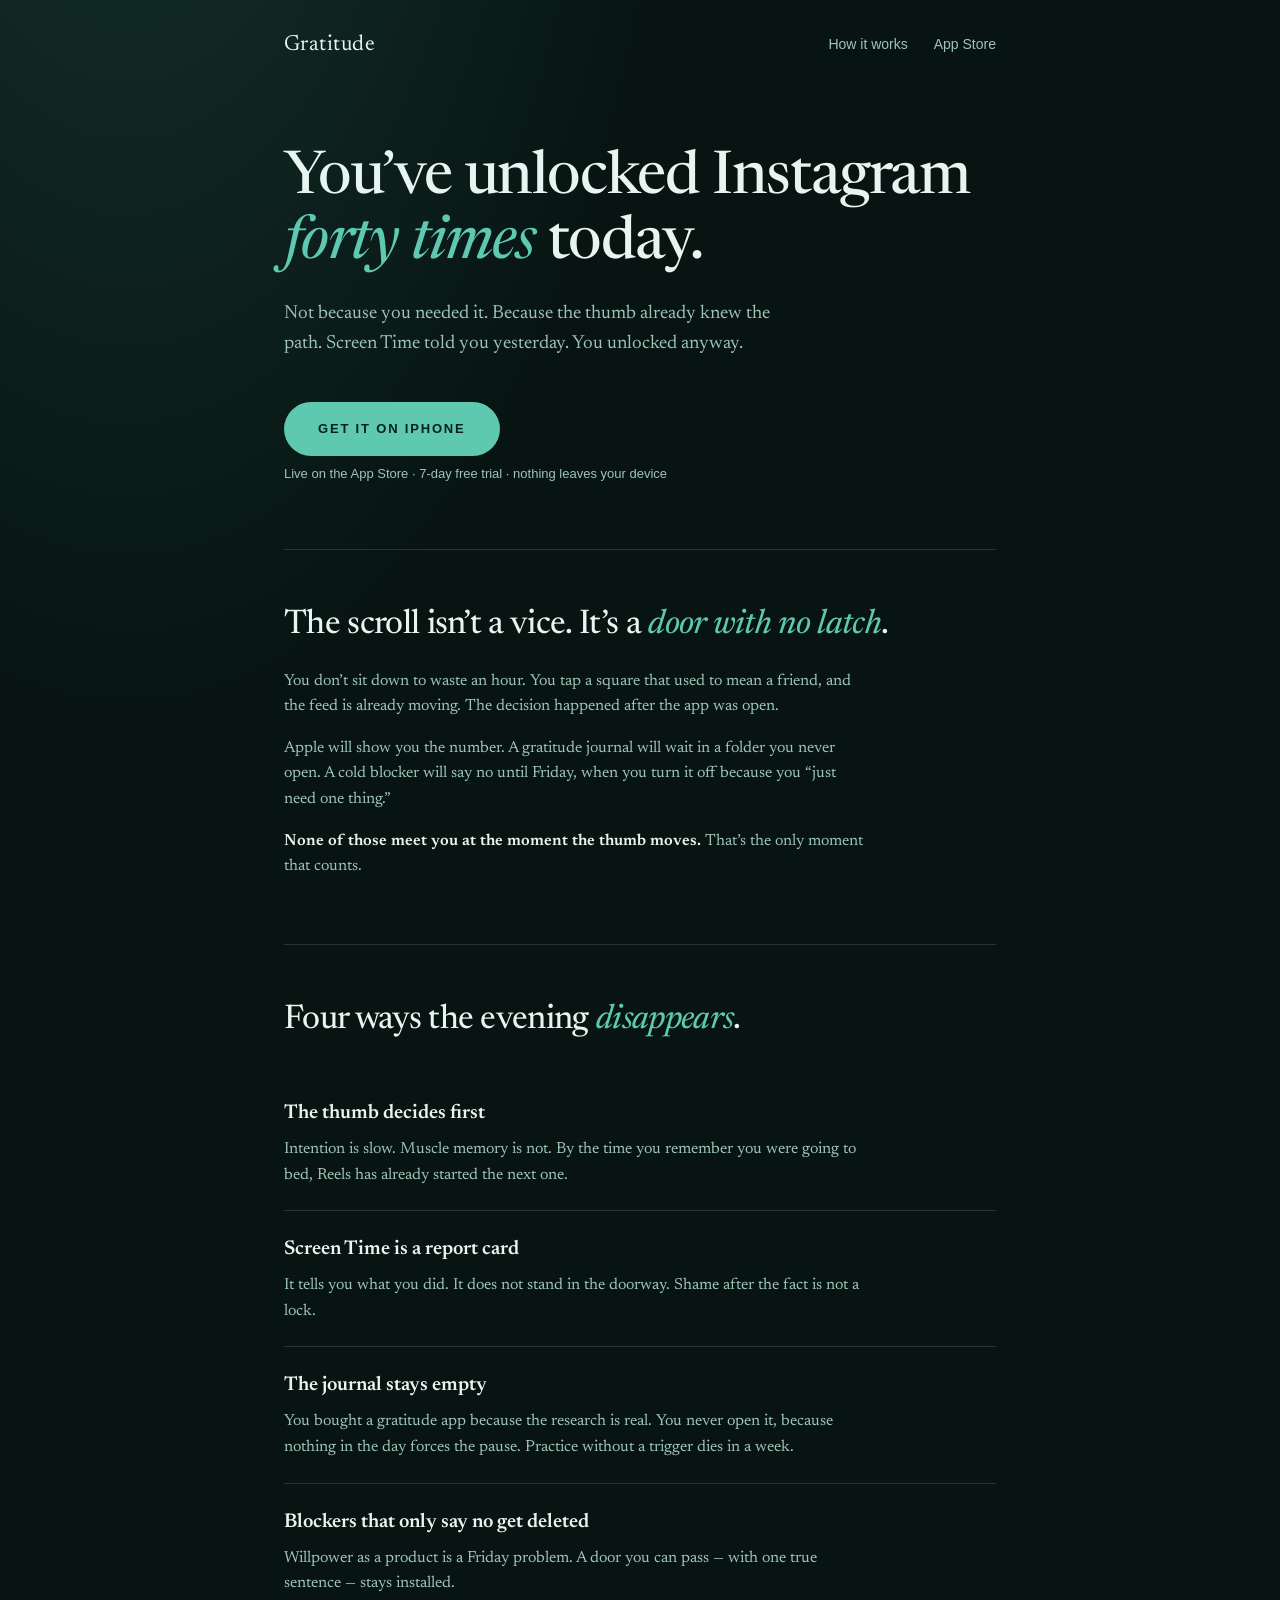
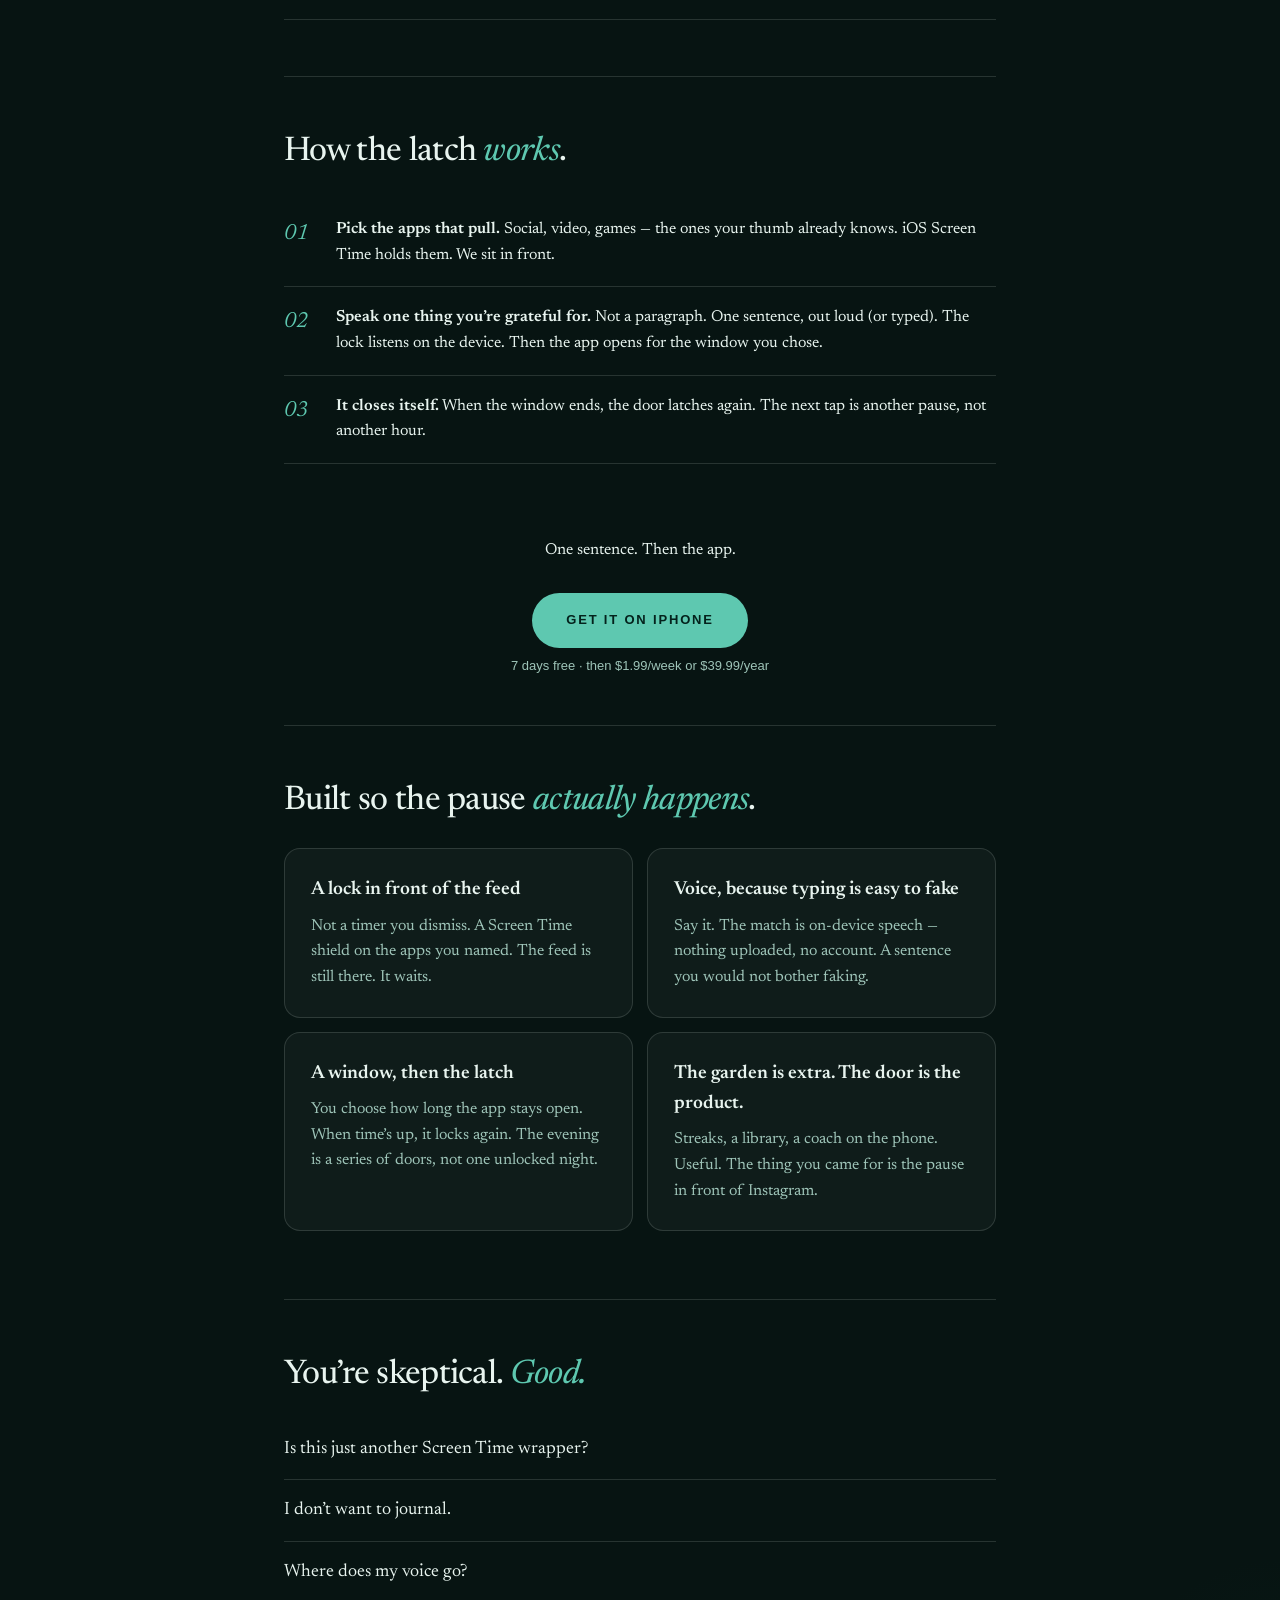
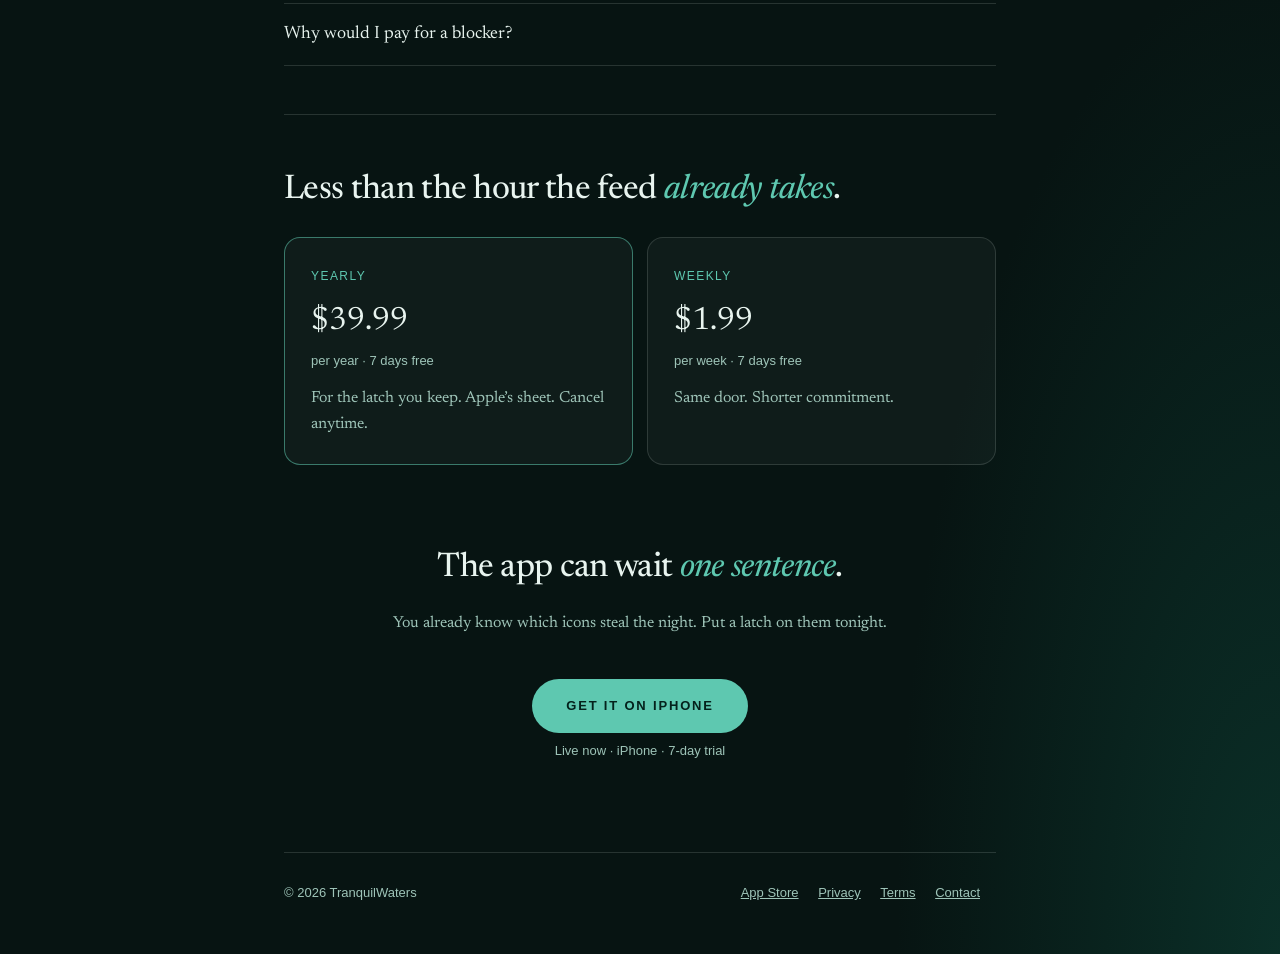
==== index.html @ c0e4d703 "Add Gratitude marketing landing for Vercel Pain-point hero and App Store CTA. Legal pages stay on Gi" ====
<!doctype html>
<html lang="en">
<head>
<meta charset="utf-8">
<meta name="viewport" content="width=device-width, initial-scale=1">
<title>Gratitude — unlock the app after one true sentence</title>
<meta name="description" content="The apps that steal your evening don’t wait for a better version of you. Speak one thing you’re grateful for — then they open. On your iPhone now.">
<link rel="canonical" href="https://gratitude-marketing.vercel.app/">
<meta property="og:title" content="Gratitude — one sentence, then the app">
<meta property="og:description" content="Screen Time is a report card. This is a door. Speak one gratitude to unlock the apps that pull you in.">
<meta property="og:type" content="website">
<link rel="stylesheet" href="style.css">
</head>
<body>
<div class="wrap">
<header class="site">
  <a class="wordmark" href="/">Gratitude</a>
  <nav>
    <a href="#how">How it works</a>
    <a href="https://apps.apple.com/us/app/gratitude-habit-builder/id6794775770">App Store</a>
  </nav>
</header>

<section class="hero">
  <h1>You’ve unlocked Instagram <em>forty times</em> today.</h1>
  <p class="lede">Not because you needed it. Because the thumb already knew the path. Screen Time told you yesterday. You unlocked anyway.</p>
  <a class="cta" href="https://apps.apple.com/us/app/gratitude-habit-builder/id6794775770">Get it on iPhone</a>
  <span class="subcta">Live on the App Store · 7-day free trial · nothing leaves your device</span>
</section>

<section class="section">
  <h2>The scroll isn’t a vice. It’s a <em>door with no latch</em>.</h2>
  <p>You don’t sit down to waste an hour. You tap a square that used to mean a friend, and the feed is already moving. The decision happened after the app was open.</p>
  <p>Apple will show you the number. A gratitude journal will wait in a folder you never open. A cold blocker will say no until Friday, when you turn it off because you “just need one thing.”</p>
  <p><strong>None of those meet you at the moment the thumb moves.</strong> That’s the only moment that counts.</p>
</section>

<section class="section" id="pains">
  <h2>Four ways the evening <em>disappears</em>.</h2>
  <ul class="pains">
    <li>
      <h3>The thumb decides first</h3>
      <p>Intention is slow. Muscle memory is not. By the time you remember you were going to bed, Reels has already started the next one.</p>
    </li>
    <li>
      <h3>Screen Time is a report card</h3>
      <p>It tells you what you did. It does not stand in the doorway. Shame after the fact is not a lock.</p>
    </li>
    <li>
      <h3>The journal stays empty</h3>
      <p>You bought a gratitude app because the research is real. You never open it, because nothing in the day forces the pause. Practice without a trigger dies in a week.</p>
    </li>
    <li>
      <h3>Blockers that only say no get deleted</h3>
      <p>Willpower as a product is a Friday problem. A door you can pass — with one true sentence — stays installed.</p>
    </li>
  </ul>
</section>

<section class="section" id="how">
  <h2>How the latch <em>works</em>.</h2>
  <ol class="steps">
    <li><span class="n">01</span><span><strong>Pick the apps that pull.</strong> Social, video, games — the ones your thumb already knows. iOS Screen Time holds them. We sit in front.</span></li>
    <li><span class="n">02</span><span><strong>Speak one thing you’re grateful for.</strong> Not a paragraph. One sentence, out loud (or typed). The lock listens on the device. Then the app opens for the window you chose.</span></li>
    <li><span class="n">03</span><span><strong>It closes itself.</strong> When the window ends, the door latches again. The next tap is another pause, not another hour.</span></li>
  </ol>
</section>

<div class="cta-repeat">
  <p>One sentence. Then the app.</p>
  <a class="cta" href="https://apps.apple.com/us/app/gratitude-habit-builder/id6794775770">Get it on iPhone</a>
  <span class="subcta">7 days free · then $1.99/week or $39.99/year</span>
</div>

<section class="section">
  <h2>Built so the pause <em>actually happens</em>.</h2>
  <div class="feature-grid">
    <article class="card">
      <h3>A lock in front of the feed</h3>
      <p>Not a timer you dismiss. A Screen Time shield on the apps you named. The feed is still there. It waits.</p>
    </article>
    <article class="card">
      <h3>Voice, because typing is easy to fake</h3>
      <p>Say it. The match is on-device speech — nothing uploaded, no account. A sentence you would not bother faking.</p>
    </article>
    <article class="card">
      <h3>A window, then the latch</h3>
      <p>You choose how long the app stays open. When time’s up, it locks again. The evening is a series of doors, not one unlocked night.</p>
    </article>
    <article class="card">
      <h3>The garden is extra. The door is the product.</h3>
      <p>Streaks, a library, a coach on the phone. Useful. The thing you came for is the pause in front of Instagram.</p>
    </article>
  </div>
</section>

<section class="section">
  <h2>You’re skeptical. <em>Good.</em></h2>
  <details>
    <summary>Is this just another Screen Time wrapper?</summary>
    <p>Screen Time is the lock. We are the key: one spoken gratitude, then a timed open. Without the sentence, the app stays shut. That’s the whole product.</p>
  </details>
  <details>
    <summary>I don’t want to journal.</summary>
    <p>You don’t sit down to journal. You were going to open TikTok. That’s when the sentence happens — ten seconds, then the app you actually wanted.</p>
  </details>
  <details>
    <summary>Where does my voice go?</summary>
    <p>Nowhere. Speech stays on the device. No account, no upload, no tracking. Privacy is published as data not collected.</p>
  </details>
  <details>
    <summary>Why would I pay for a blocker?</summary>
    <p>You’re not paying for a wall. You’re paying for a door that asks for one true thing. Weekly $1.99, yearly $39.99, seven days free. Cancel in Settings → Subscriptions.</p>
  </details>
</section>

<section class="section">
  <h2>Less than the hour the feed <em>already takes</em>.</h2>
  <div class="plans">
    <div class="plan featured">
      <span class="tag">Yearly</span>
      <span class="amount">$39.99</span>
      <span class="per">per year · 7 days free</span>
      <p>For the latch you keep. Apple’s sheet. Cancel anytime.</p>
    </div>
    <div class="plan">
      <span class="tag">Weekly</span>
      <span class="amount">$1.99</span>
      <span class="per">per week · 7 days free</span>
      <p>Same door. Shorter commitment.</p>
    </div>
  </div>
</section>

<section class="final">
  <h2>The app can wait <em>one sentence</em>.</h2>
  <p>You already know which icons steal the night. Put a latch on them tonight.</p>
  <a class="cta" href="https://apps.apple.com/us/app/gratitude-habit-builder/id6794775770">Get it on iPhone</a>
  <span class="subcta">Live now · iPhone · 7-day trial</span>
</section>

<footer class="site">
  <span>© 2026 TranquilWaters</span>
  <span>
    <a href="https://apps.apple.com/us/app/gratitude-habit-builder/id6794775770">App Store</a>
    <a href="https://vaibhavrishikesh.github.io/gratitude-mindful-blocking/privacy.html">Privacy</a>
    <a href="https://vaibhavrishikesh.github.io/gratitude-mindful-blocking/terms.html">Terms</a>
    <a href="mailto:vaibhavgupta.rishikesh@gmail.com">Contact</a>
  </span>
</footer>
</div>
</body>
</html>
---- style.css ----
@font-face {
  font-family: "Newsreader";
  src: url("fonts/Newsreader.ttf") format("truetype");
  font-weight: 400 700;
  font-style: normal;
  font-display: swap;
}
@font-face {
  font-family: "Newsreader";
  src: url("fonts/Newsreader-Italic.ttf") format("truetype");
  font-weight: 400 700;
  font-style: italic;
  font-display: swap;
}

:root {
  --ink: #071412;
  --text: #e8f4ef;
  --dim: #9ec4b8;
  --accent: #5ec8b0;
  --accent-ink: #04221c;
  --hairline: rgba(232, 244, 239, 0.14);
  --card: rgba(232, 244, 239, 0.035);
}

* { margin: 0; padding: 0; box-sizing: border-box; }

html { scroll-behavior: smooth; }

body {
  background:
    radial-gradient(80% 50% at 10% -10%, rgba(94, 200, 176, 0.18), transparent 55%),
    radial-gradient(50% 40% at 100% 100%, rgba(14, 70, 58, 0.55), transparent 60%),
    var(--ink);
  color: var(--text);
  font-family: "Newsreader", Georgia, "Times New Roman", serif;
  line-height: 1.6;
  -webkit-font-smoothing: antialiased;
}

::selection {
  background: var(--accent);
  color: var(--accent-ink);
}

:focus-visible {
  outline: 2px solid var(--accent);
  outline-offset: 3px;
}

.wrap { max-width: 760px; margin: 0 auto; padding: 0 24px; }

header.site {
  display: flex;
  justify-content: space-between;
  align-items: center;
  padding: 28px 0;
}

.wordmark {
  font-size: 22px;
  letter-spacing: 0.02em;
  text-decoration: none;
  color: var(--text);
}

nav a {
  color: var(--dim);
  text-decoration: none;
  font-size: 14px;
  margin-left: 22px;
  font-family: -apple-system, "Helvetica Neue", sans-serif;
}

nav a:hover { color: var(--text); }

h1 {
  font-size: clamp(36px, 7vw, 60px);
  line-height: 1.08;
  font-weight: 450;
  letter-spacing: -0.02em;
  text-wrap: balance;
  margin-bottom: 22px;
}

h2 {
  font-size: clamp(26px, 4vw, 34px);
  font-weight: 450;
  letter-spacing: -0.02em;
  margin: 0 0 16px;
  text-wrap: balance;
}

h1 em, h2 em {
  font-style: italic;
  color: var(--accent);
  font-weight: 450;
}

p.lede {
  font-size: 19px;
  color: var(--dim);
  max-width: 52ch;
}

p {
  color: var(--dim);
  margin-bottom: 16px;
  max-width: 65ch;
}

strong { color: var(--text); font-weight: 600; }

.hero { padding: 56px 0 28px; }

.cta {
  display: inline-block;
  background: var(--accent);
  color: var(--accent-ink);
  text-decoration: none;
  font-family: -apple-system, "Helvetica Neue", sans-serif;
  font-weight: 600;
  font-size: 13px;
  letter-spacing: 0.14em;
  text-transform: uppercase;
  padding: 17px 34px;
  border-radius: 999px;
  margin: 26px 0 8px;
  transition: transform 0.15s cubic-bezier(0.16, 1, 0.3, 1);
}

.cta:hover { transform: translateY(-1px); }
.cta:active { transform: scale(0.96); }

.subcta {
  display: block;
  font-size: 13px;
  color: var(--dim);
  font-family: -apple-system, "Helvetica Neue", sans-serif;
}

.section {
  padding: 48px 0 12px;
  border-top: 1px solid var(--hairline);
  margin-top: 36px;
}

.pains {
  list-style: none;
  margin: 28px 0 8px;
}

.pains li {
  padding: 22px 0;
  border-bottom: 1px solid var(--hairline);
}

.pains h3 {
  font-size: 20px;
  font-weight: 600;
  margin-bottom: 8px;
}

.pains p:last-child { margin-bottom: 0; }

.steps {
  list-style: none;
  margin: 20px 0;
}

.steps li {
  display: flex;
  gap: 18px;
  padding: 18px 0;
  border-bottom: 1px solid var(--hairline);
}

.steps .n {
  font-style: italic;
  color: var(--accent);
  font-size: 22px;
  min-width: 34px;
}

.cta-repeat {
  text-align: center;
  padding: 42px 0 12px;
}

.cta-repeat p { margin: 0 auto 4px; max-width: none; color: var(--text); }

.feature-grid {
  display: grid;
  grid-template-columns: 1fr;
  gap: 14px;
  margin: 20px 0;
}

@media (min-width: 640px) {
  .feature-grid { grid-template-columns: 1fr 1fr; }
}

.card {
  border: 1px solid var(--hairline);
  border-radius: 16px;
  padding: 26px;
  background: var(--card);
}

.card h3 { font-size: 19px; font-weight: 600; margin-bottom: 8px; }
.card p:last-child { margin-bottom: 0; }

details {
  border-bottom: 1px solid var(--hairline);
  padding: 16px 0;
}

summary {
  cursor: pointer;
  font-size: 18px;
  color: var(--text);
  list-style: none;
}

summary::-webkit-details-marker { display: none; }

details p { margin-top: 10px; }

.plans {
  display: grid;
  grid-template-columns: 1fr;
  gap: 14px;
  margin: 20px 0 8px;
}

@media (min-width: 560px) {
  .plans { grid-template-columns: 1fr 1fr; }
}

.plan {
  border: 1px solid var(--hairline);
  border-radius: 16px;
  padding: 26px;
  background: var(--card);
}

.plan.featured { border-color: rgba(94, 200, 176, 0.55); }

.tag {
  font-family: -apple-system, "Helvetica Neue", sans-serif;
  font-size: 12px;
  letter-spacing: 0.12em;
  text-transform: uppercase;
  color: var(--accent);
}

.amount {
  font-size: 32px;
  color: var(--text);
  display: block;
  margin: 6px 0 2px;
}

.per {
  font-family: -apple-system, "Helvetica Neue", sans-serif;
  font-size: 13px;
  color: var(--dim);
}

.plan p { margin-top: 12px; margin-bottom: 0; }

.final { padding: 56px 0 20px; text-align: center; }

.final p { margin-left: auto; margin-right: auto; }

footer.site {
  border-top: 1px solid var(--hairline);
  margin-top: 70px;
  padding: 30px 0 50px;
  font-family: -apple-system, "Helvetica Neue", sans-serif;
  font-size: 13px;
  color: var(--dim);
  display: flex;
  justify-content: space-between;
  flex-wrap: wrap;
  gap: 10px;
}

footer.site a { color: var(--dim); margin-right: 16px; }
footer.site a:hover { color: var(--text); }

@media (max-width: 520px) {
  nav a:first-child { display: none; }
}
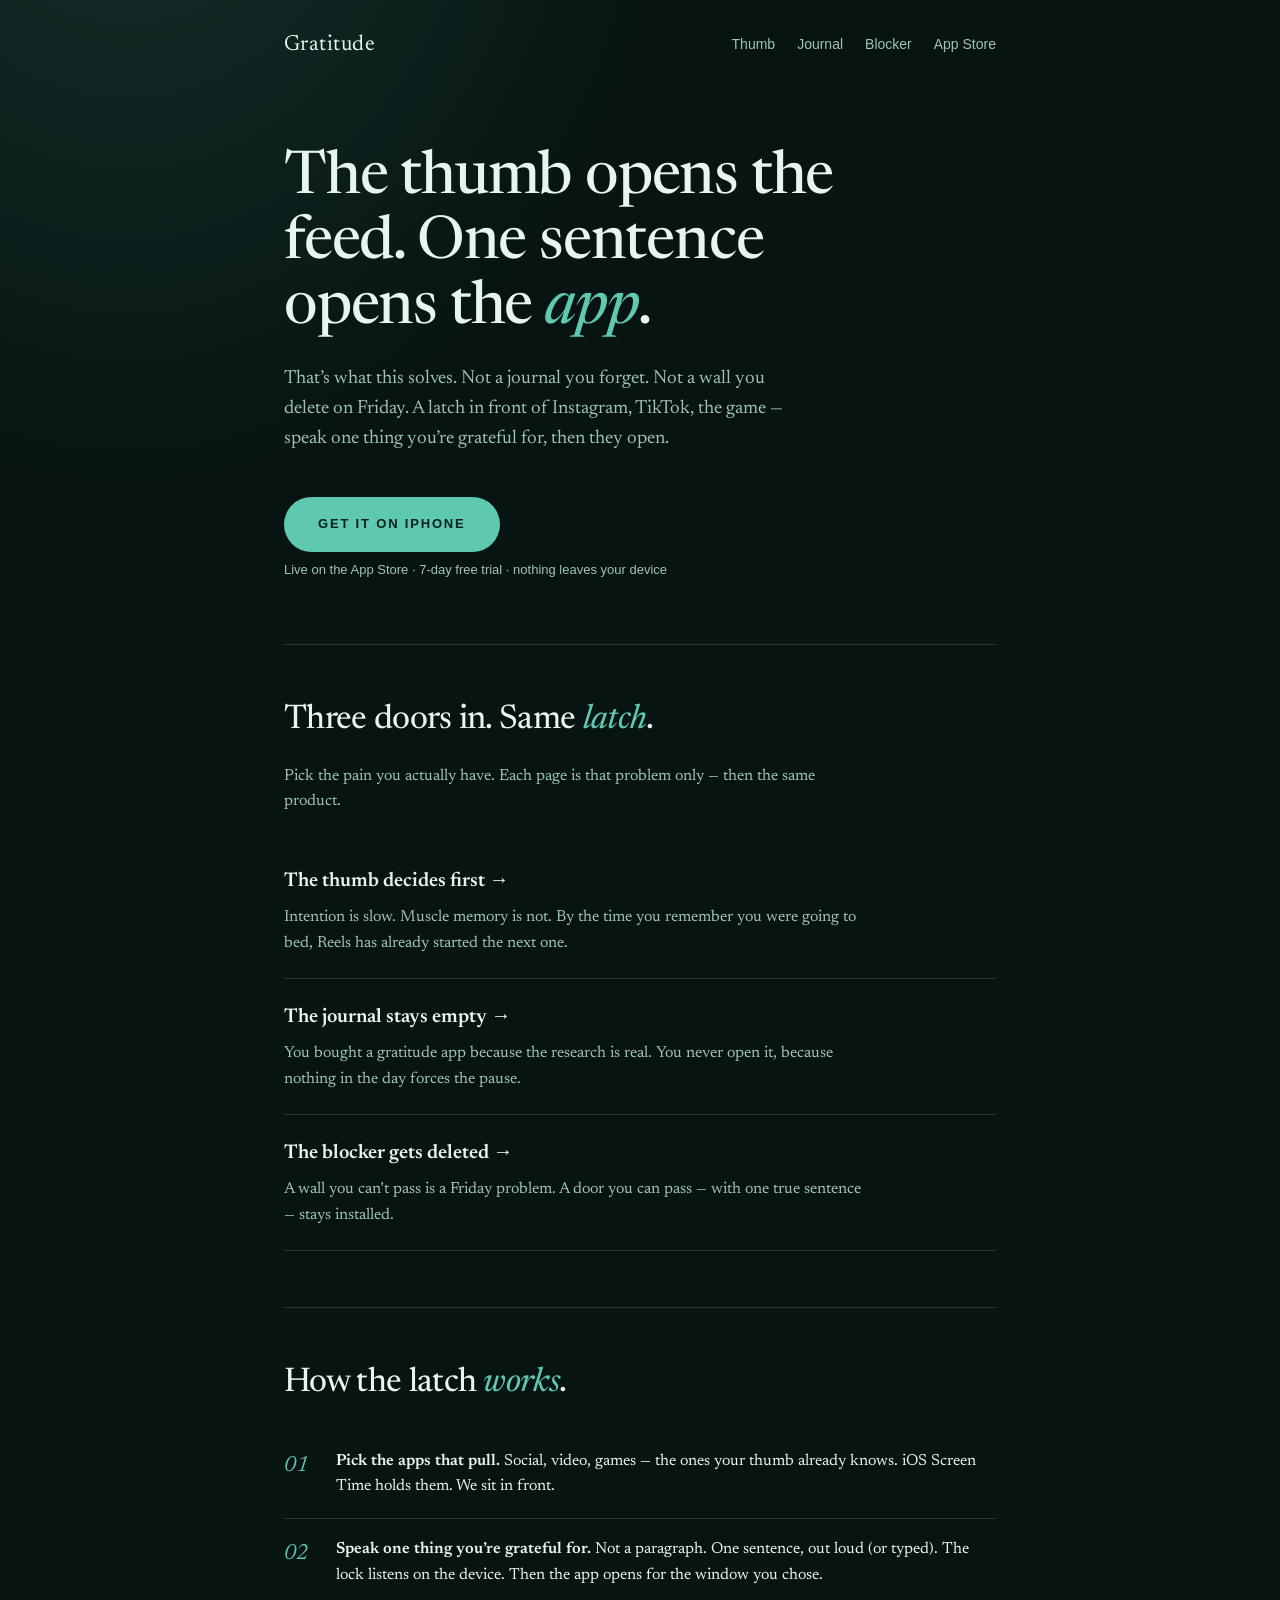
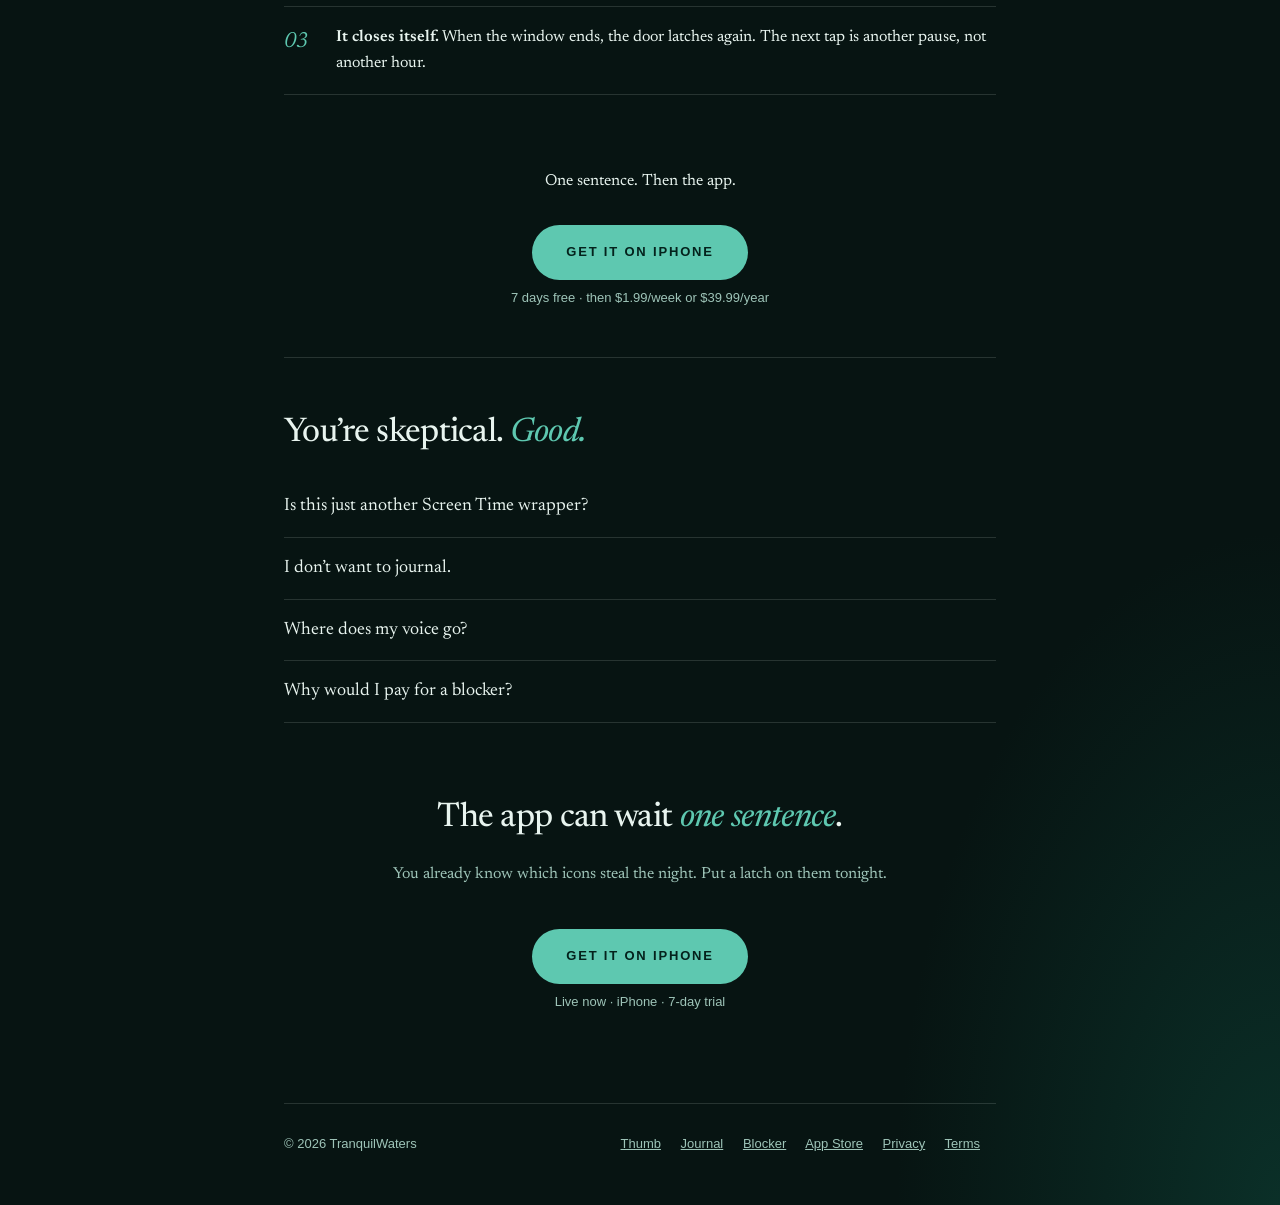
==== commit 3e674720: "Add three pain-point landings for Gratitude. Home states the latch in one line; /thumb, /journal, an" ====
--- a/index.html
+++ b/index.html
@@ -3,11 +3,11 @@
 <head>
 <meta charset="utf-8">
 <meta name="viewport" content="width=device-width, initial-scale=1">
-<title>Gratitude — unlock the app after one true sentence</title>
-<meta name="description" content="The apps that steal your evening don’t wait for a better version of you. Speak one thing you’re grateful for — then they open. On your iPhone now.">
+<title>Gratitude — one sentence, then the app</title>
+<meta name="description" content="The thumb opens Instagram before you decide. Gratitude is a latch: speak one true sentence, then the app opens. On iPhone now.">
 <link rel="canonical" href="https://gratitude-marketing.vercel.app/">
 <meta property="og:title" content="Gratitude — one sentence, then the app">
-<meta property="og:description" content="Screen Time is a report card. This is a door. Speak one gratitude to unlock the apps that pull you in.">
+<meta property="og:description" content="The thumb opens the feed. One spoken gratitude opens the app. A door, not a journal, not a wall you delete.">
 <meta property="og:type" content="website">
 <link rel="stylesheet" href="style.css">
 </head>
@@ -16,43 +16,35 @@
 <header class="site">
   <a class="wordmark" href="/">Gratitude</a>
   <nav>
-    <a href="#how">How it works</a>
+    <a href="/thumb">Thumb</a>
+    <a href="/journal">Journal</a>
+    <a href="/blocker">Blocker</a>
     <a href="https://apps.apple.com/us/app/gratitude-habit-builder/id6794775770">App Store</a>
   </nav>
 </header>
 
 <section class="hero">
-  <h1>You’ve unlocked Instagram <em>forty times</em> today.</h1>
-  <p class="lede">Not because you needed it. Because the thumb already knew the path. Screen Time told you yesterday. You unlocked anyway.</p>
+  <h1>The thumb opens the feed. One sentence opens the <em>app</em>.</h1>
+  <p class="lede">That’s what this solves. Not a journal you forget. Not a wall you delete on Friday. A latch in front of Instagram, TikTok, the game — speak one thing you’re grateful for, then they open.</p>
   <a class="cta" href="https://apps.apple.com/us/app/gratitude-habit-builder/id6794775770">Get it on iPhone</a>
   <span class="subcta">Live on the App Store · 7-day free trial · nothing leaves your device</span>
 </section>
 
-<section class="section">
-  <h2>The scroll isn’t a vice. It’s a <em>door with no latch</em>.</h2>
-  <p>You don’t sit down to waste an hour. You tap a square that used to mean a friend, and the feed is already moving. The decision happened after the app was open.</p>
-  <p>Apple will show you the number. A gratitude journal will wait in a folder you never open. A cold blocker will say no until Friday, when you turn it off because you “just need one thing.”</p>
-  <p><strong>None of those meet you at the moment the thumb moves.</strong> That’s the only moment that counts.</p>
-</section>
-
 <section class="section" id="pains">
-  <h2>Four ways the evening <em>disappears</em>.</h2>
+  <h2>Three doors in. Same <em>latch</em>.</h2>
+  <p>Pick the pain you actually have. Each page is that problem only — then the same product.</p>
   <ul class="pains">
     <li>
-      <h3>The thumb decides first</h3>
+      <h3><a href="/thumb">The thumb decides first →</a></h3>
       <p>Intention is slow. Muscle memory is not. By the time you remember you were going to bed, Reels has already started the next one.</p>
     </li>
     <li>
-      <h3>Screen Time is a report card</h3>
-      <p>It tells you what you did. It does not stand in the doorway. Shame after the fact is not a lock.</p>
+      <h3><a href="/journal">The journal stays empty →</a></h3>
+      <p>You bought a gratitude app because the research is real. You never open it, because nothing in the day forces the pause.</p>
     </li>
     <li>
-      <h3>The journal stays empty</h3>
-      <p>You bought a gratitude app because the research is real. You never open it, because nothing in the day forces the pause. Practice without a trigger dies in a week.</p>
-    </li>
-    <li>
-      <h3>Blockers that only say no get deleted</h3>
-      <p>Willpower as a product is a Friday problem. A door you can pass — with one true sentence — stays installed.</p>
+      <h3><a href="/blocker">The blocker gets deleted →</a></h3>
+      <p>A wall you can’t pass is a Friday problem. A door you can pass — with one true sentence — stays installed.</p>
     </li>
   </ul>
 </section>
@@ -71,28 +63,6 @@
   <a class="cta" href="https://apps.apple.com/us/app/gratitude-habit-builder/id6794775770">Get it on iPhone</a>
   <span class="subcta">7 days free · then $1.99/week or $39.99/year</span>
 </div>
-
-<section class="section">
-  <h2>Built so the pause <em>actually happens</em>.</h2>
-  <div class="feature-grid">
-    <article class="card">
-      <h3>A lock in front of the feed</h3>
-      <p>Not a timer you dismiss. A Screen Time shield on the apps you named. The feed is still there. It waits.</p>
-    </article>
-    <article class="card">
-      <h3>Voice, because typing is easy to fake</h3>
-      <p>Say it. The match is on-device speech — nothing uploaded, no account. A sentence you would not bother faking.</p>
-    </article>
-    <article class="card">
-      <h3>A window, then the latch</h3>
-      <p>You choose how long the app stays open. When time’s up, it locks again. The evening is a series of doors, not one unlocked night.</p>
-    </article>
-    <article class="card">
-      <h3>The garden is extra. The door is the product.</h3>
-      <p>Streaks, a library, a coach on the phone. Useful. The thing you came for is the pause in front of Instagram.</p>
-    </article>
-  </div>
-</section>
 
 <section class="section">
   <h2>You’re skeptical. <em>Good.</em></h2>
@@ -114,24 +84,6 @@
   </details>
 </section>
 
-<section class="section">
-  <h2>Less than the hour the feed <em>already takes</em>.</h2>
-  <div class="plans">
-    <div class="plan featured">
-      <span class="tag">Yearly</span>
-      <span class="amount">$39.99</span>
-      <span class="per">per year · 7 days free</span>
-      <p>For the latch you keep. Apple’s sheet. Cancel anytime.</p>
-    </div>
-    <div class="plan">
-      <span class="tag">Weekly</span>
-      <span class="amount">$1.99</span>
-      <span class="per">per week · 7 days free</span>
-      <p>Same door. Shorter commitment.</p>
-    </div>
-  </div>
-</section>
-
 <section class="final">
   <h2>The app can wait <em>one sentence</em>.</h2>
   <p>You already know which icons steal the night. Put a latch on them tonight.</p>
@@ -142,10 +94,12 @@
 <footer class="site">
   <span>© 2026 TranquilWaters</span>
   <span>
+    <a href="/thumb">Thumb</a>
+    <a href="/journal">Journal</a>
+    <a href="/blocker">Blocker</a>
     <a href="https://apps.apple.com/us/app/gratitude-habit-builder/id6794775770">App Store</a>
     <a href="https://vaibhavrishikesh.github.io/gratitude-mindful-blocking/privacy.html">Privacy</a>
     <a href="https://vaibhavrishikesh.github.io/gratitude-mindful-blocking/terms.html">Terms</a>
-    <a href="mailto:vaibhavgupta.rishikesh@gmail.com">Contact</a>
   </span>
 </footer>
 </div>
--- a/style.css
+++ b/style.css
@@ -54,6 +54,8 @@
   display: flex;
   justify-content: space-between;
   align-items: center;
+  flex-wrap: wrap;
+  gap: 12px;
   padding: 28px 0;
 }
 
@@ -68,11 +70,32 @@
   color: var(--dim);
   text-decoration: none;
   font-size: 14px;
-  margin-left: 22px;
-  font-family: -apple-system, "Helvetica Neue", sans-serif;
-}
-
-nav a:hover { color: var(--text); }
+  margin-left: 18px;
+  font-family: -apple-system, "Helvetica Neue", sans-serif;
+}
+
+nav a:hover,
+nav a[aria-current="page"] { color: var(--text); }
+
+.eyebrow {
+  font-family: -apple-system, "Helvetica Neue", sans-serif;
+  font-size: 12px;
+  letter-spacing: 0.28em;
+  text-transform: uppercase;
+  color: var(--accent);
+  display: flex;
+  align-items: center;
+  gap: 14px;
+  margin-bottom: 22px;
+}
+
+.eyebrow::after {
+  content: "";
+  width: 44px;
+  height: 1px;
+  background: var(--accent);
+  opacity: 0.5;
+}
 
 h1 {
   font-size: clamp(36px, 7vw, 60px);
@@ -161,6 +184,13 @@
   margin-bottom: 8px;
 }
 
+.pains h3 a {
+  color: var(--text);
+  text-decoration: none;
+}
+
+.pains h3 a:hover { color: var(--accent); }
+
 .pains p:last-child { margin-bottom: 0; }
 
 .steps {
@@ -289,6 +319,16 @@
 footer.site a { color: var(--dim); margin-right: 16px; }
 footer.site a:hover { color: var(--text); }
 
-@media (max-width: 520px) {
-  nav a:first-child { display: none; }
-}
+article h2 { margin-top: 40px; }
+
+.other-pains {
+  display: flex;
+  flex-wrap: wrap;
+  gap: 10px 18px;
+  margin: 12px 0 8px;
+  font-family: -apple-system, "Helvetica Neue", sans-serif;
+  font-size: 14px;
+}
+
+.other-pains a { color: var(--dim); }
+.other-pains a:hover { color: var(--text); }
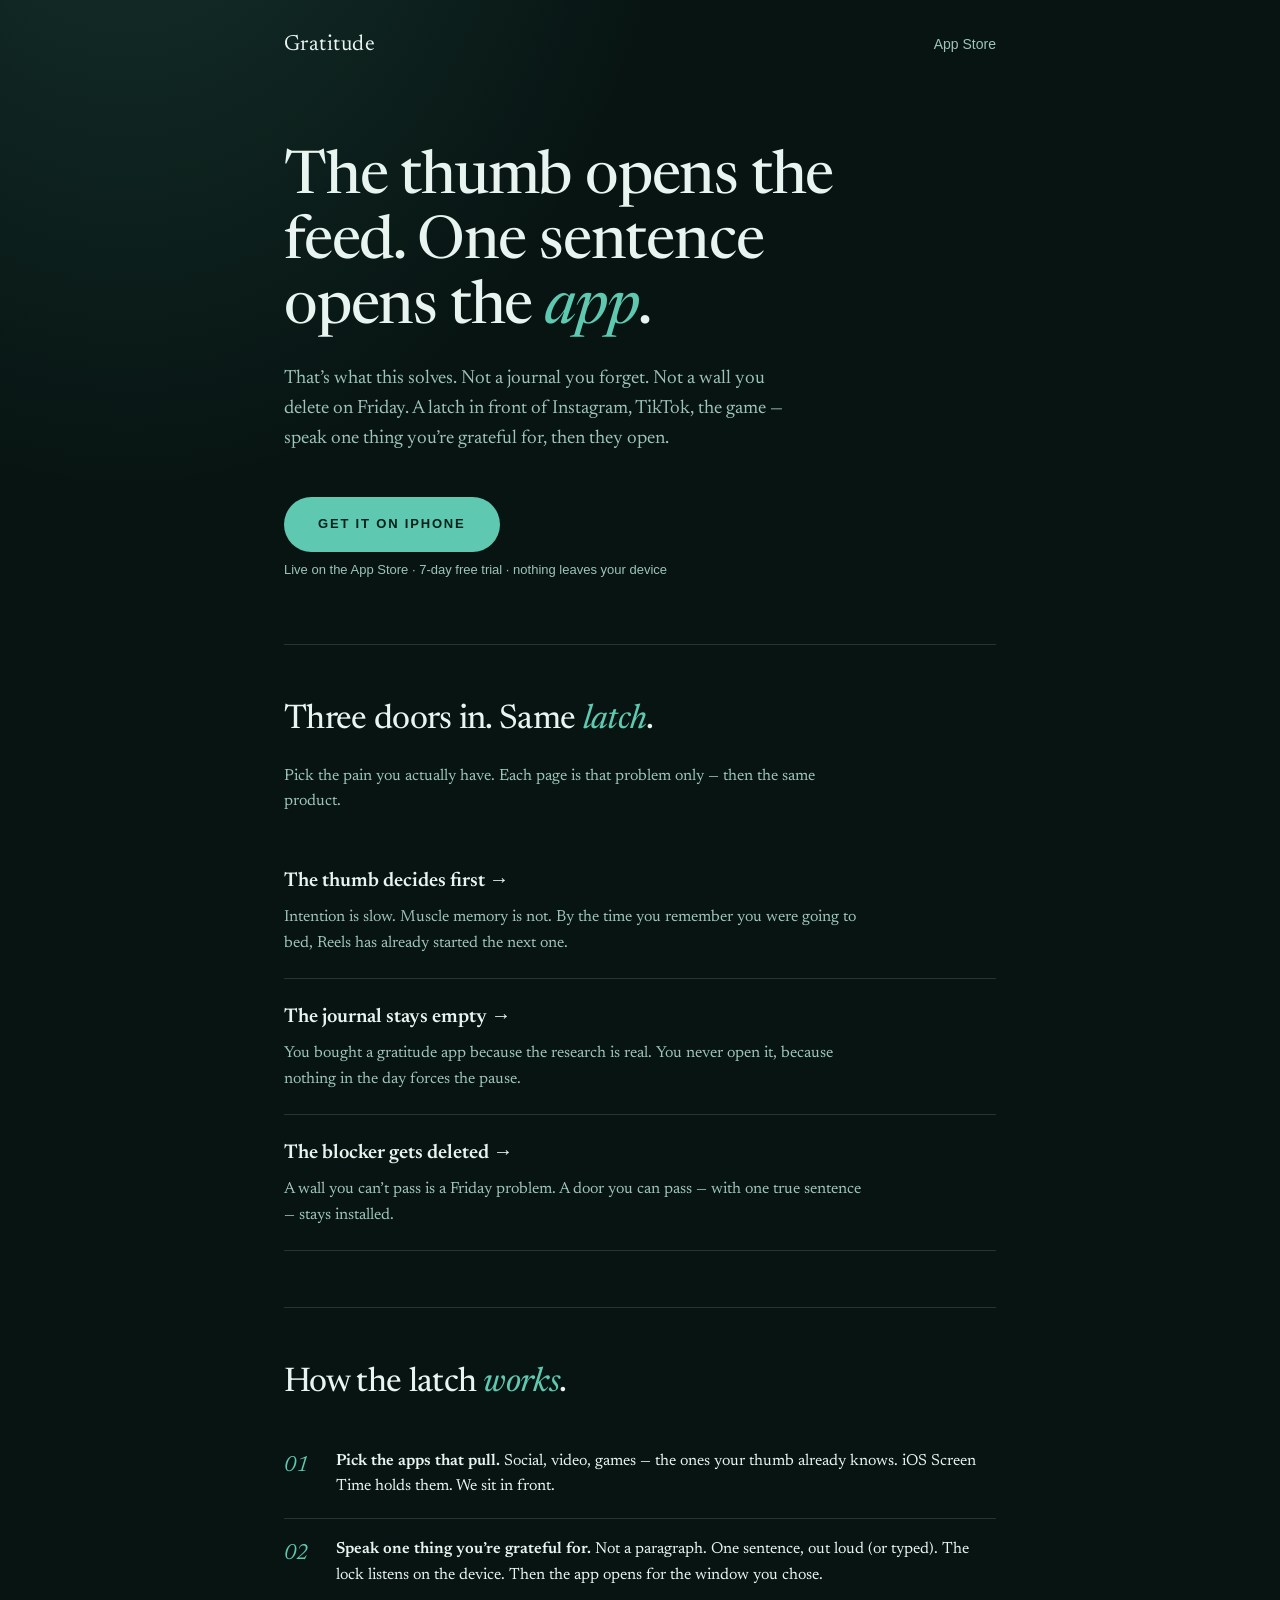
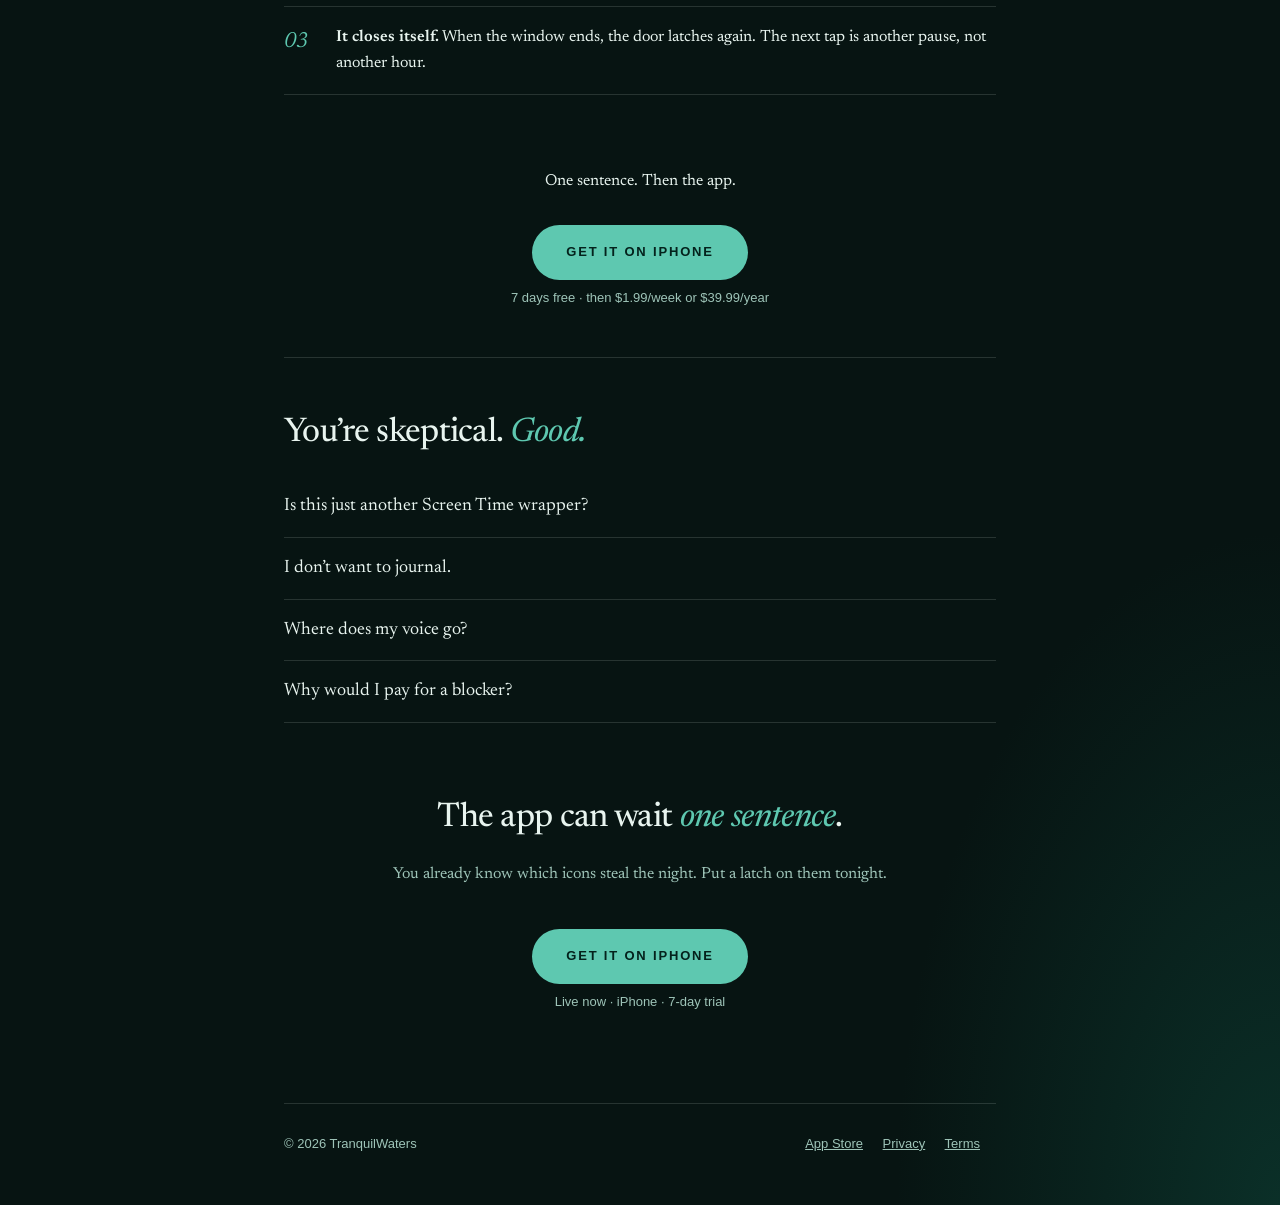
==== commit 0b2a7301: "Remove Thumb/Journal/Blocker nav so each pain URL stands alone. Ads and WhatsApp can still land on /" ====
--- a/index.html
+++ b/index.html
@@ -16,9 +16,6 @@
 <header class="site">
   <a class="wordmark" href="/">Gratitude</a>
   <nav>
-    <a href="/thumb">Thumb</a>
-    <a href="/journal">Journal</a>
-    <a href="/blocker">Blocker</a>
     <a href="https://apps.apple.com/us/app/gratitude-habit-builder/id6794775770">App Store</a>
   </nav>
 </header>
@@ -94,9 +91,6 @@
 <footer class="site">
   <span>© 2026 TranquilWaters</span>
   <span>
-    <a href="/thumb">Thumb</a>
-    <a href="/journal">Journal</a>
-    <a href="/blocker">Blocker</a>
     <a href="https://apps.apple.com/us/app/gratitude-habit-builder/id6794775770">App Store</a>
     <a href="https://vaibhavrishikesh.github.io/gratitude-mindful-blocking/privacy.html">Privacy</a>
     <a href="https://vaibhavrishikesh.github.io/gratitude-mindful-blocking/terms.html">Terms</a>
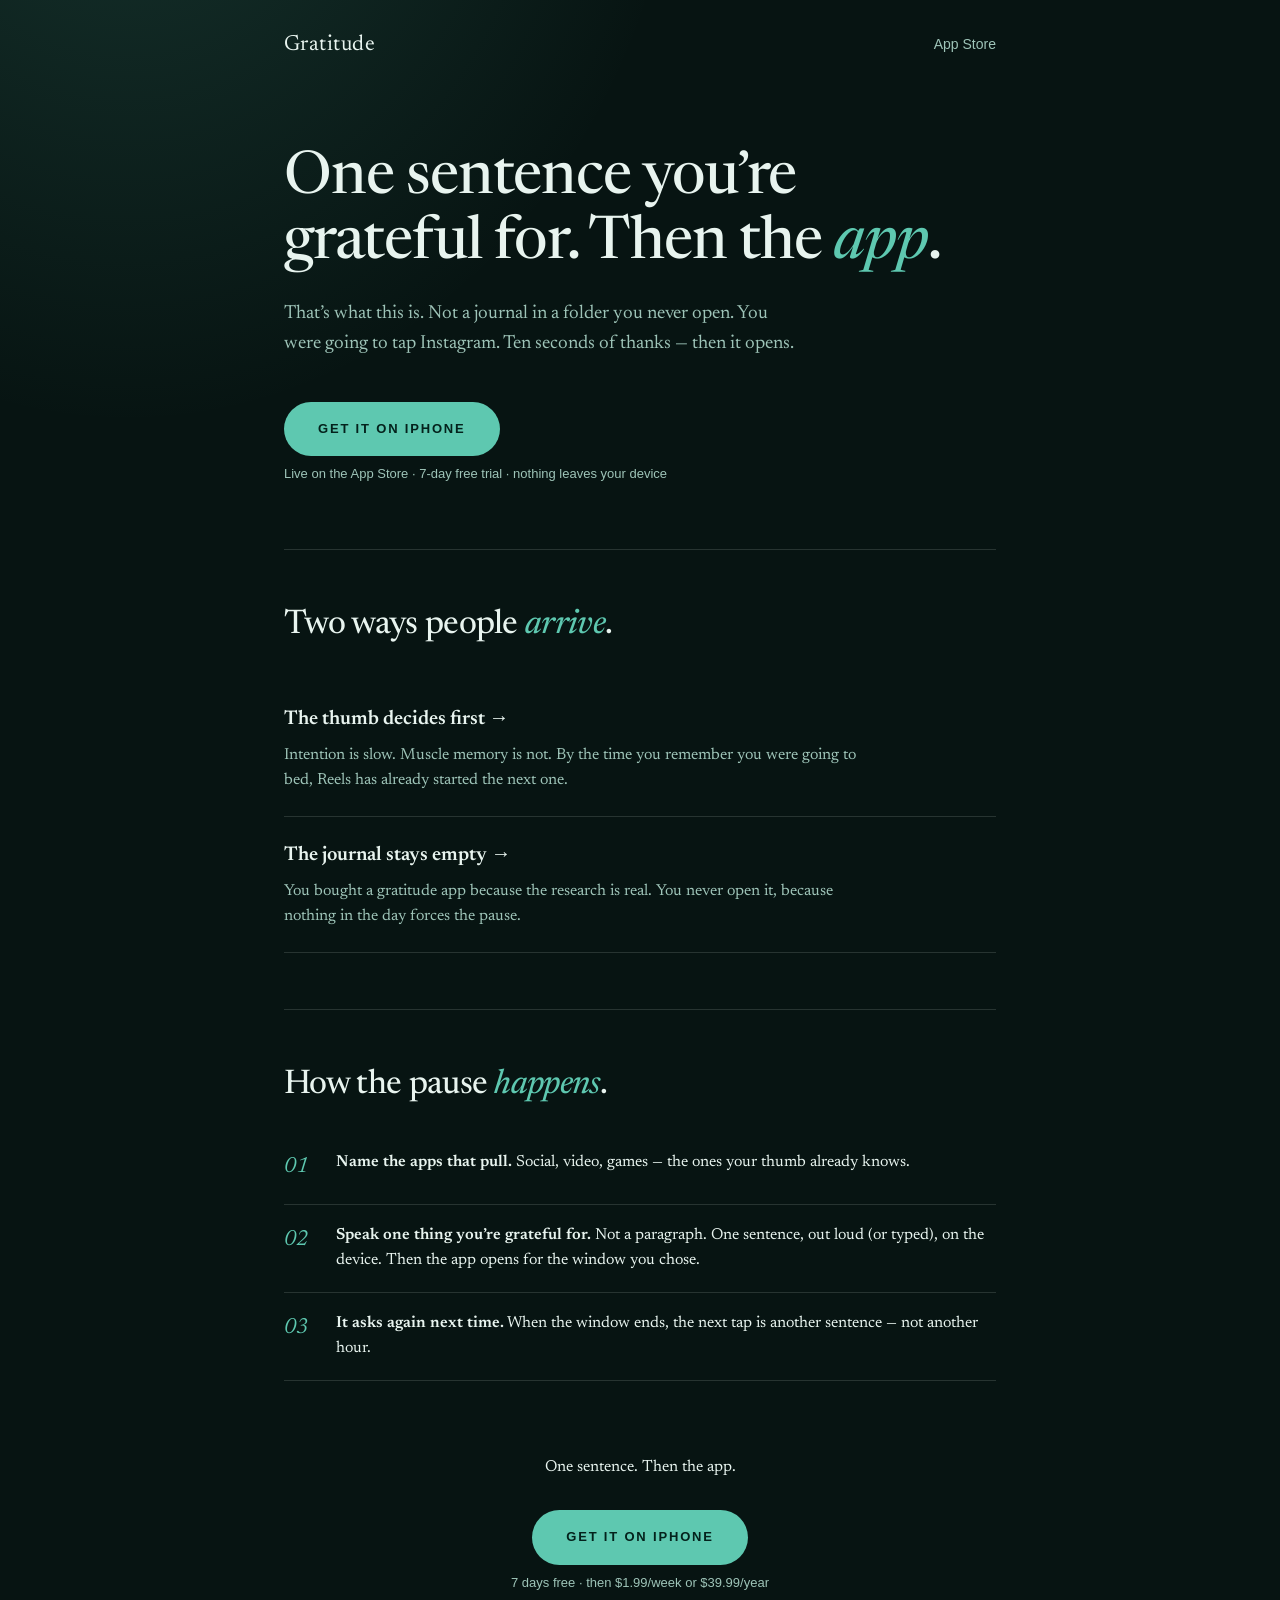
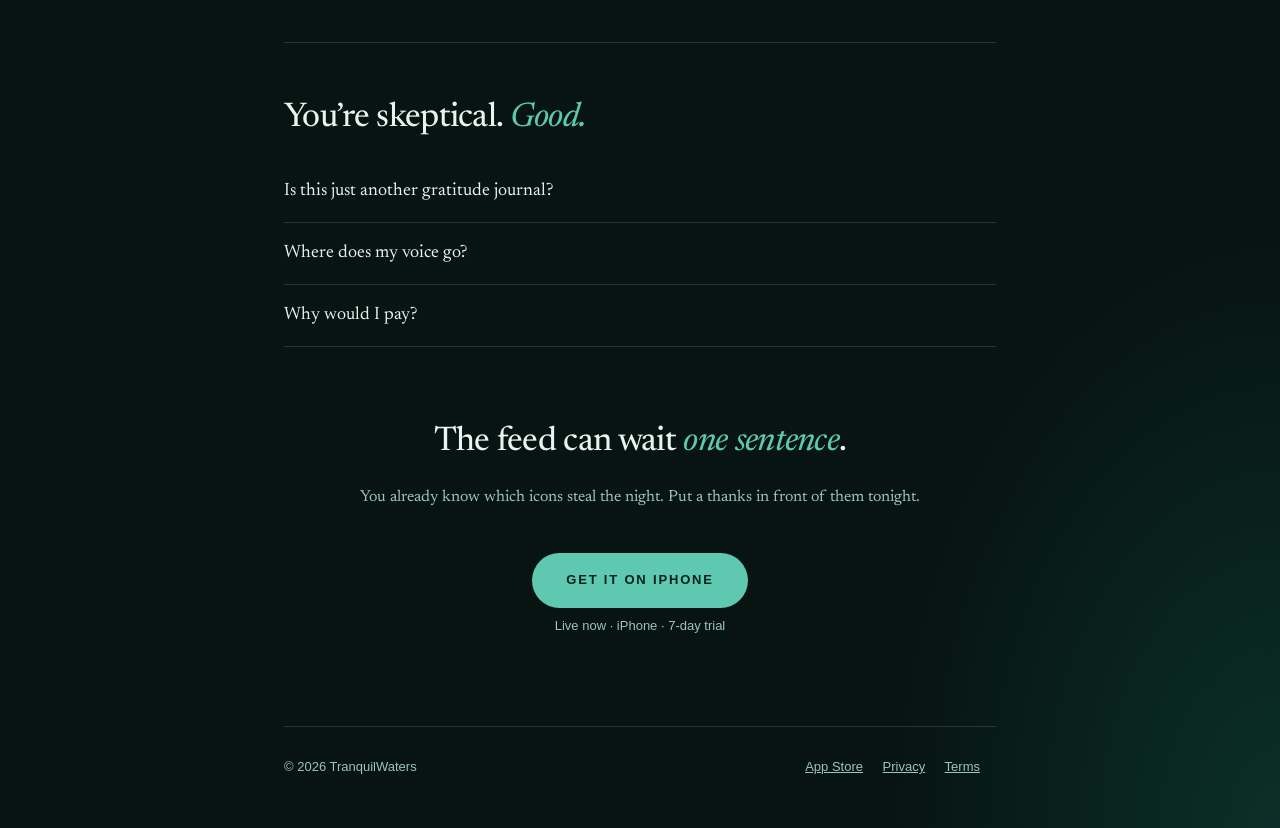
==== commit 325a6bac: "Stop pitching Gratitude as a blocking app. Drop /blocker, retarget home and pain pages as a gratitud" ====
--- a/index.html
+++ b/index.html
@@ -4,10 +4,10 @@
 <meta charset="utf-8">
 <meta name="viewport" content="width=device-width, initial-scale=1">
 <title>Gratitude — one sentence, then the app</title>
-<meta name="description" content="The thumb opens Instagram before you decide. Gratitude is a latch: speak one true sentence, then the app opens. On iPhone now.">
+<meta name="description" content="The thumb opens Instagram before you decide. Speak one true gratitude — then the app opens. On iPhone now.">
 <link rel="canonical" href="https://gratitude-marketing.vercel.app/">
 <meta property="og:title" content="Gratitude — one sentence, then the app">
-<meta property="og:description" content="The thumb opens the feed. One spoken gratitude opens the app. A door, not a journal, not a wall you delete.">
+<meta property="og:description" content="Not a journal you forget. One spoken thanks, then the feed. The pause happens when you were already going to open the app.">
 <meta property="og:type" content="website">
 <link rel="stylesheet" href="style.css">
 </head>
@@ -21,15 +21,14 @@
 </header>
 
 <section class="hero">
-  <h1>The thumb opens the feed. One sentence opens the <em>app</em>.</h1>
-  <p class="lede">That’s what this solves. Not a journal you forget. Not a wall you delete on Friday. A latch in front of Instagram, TikTok, the game — speak one thing you’re grateful for, then they open.</p>
+  <h1>One sentence you’re grateful for. Then the <em>app</em>.</h1>
+  <p class="lede">That’s what this is. Not a journal in a folder you never open. You were going to tap Instagram. Ten seconds of thanks — then it opens.</p>
   <a class="cta" href="https://apps.apple.com/us/app/gratitude-habit-builder/id6794775770">Get it on iPhone</a>
   <span class="subcta">Live on the App Store · 7-day free trial · nothing leaves your device</span>
 </section>
 
 <section class="section" id="pains">
-  <h2>Three doors in. Same <em>latch</em>.</h2>
-  <p>Pick the pain you actually have. Each page is that problem only — then the same product.</p>
+  <h2>Two ways people <em>arrive</em>.</h2>
   <ul class="pains">
     <li>
       <h3><a href="/thumb">The thumb decides first →</a></h3>
@@ -39,19 +38,15 @@
       <h3><a href="/journal">The journal stays empty →</a></h3>
       <p>You bought a gratitude app because the research is real. You never open it, because nothing in the day forces the pause.</p>
     </li>
-    <li>
-      <h3><a href="/blocker">The blocker gets deleted →</a></h3>
-      <p>A wall you can’t pass is a Friday problem. A door you can pass — with one true sentence — stays installed.</p>
-    </li>
   </ul>
 </section>
 
 <section class="section" id="how">
-  <h2>How the latch <em>works</em>.</h2>
+  <h2>How the pause <em>happens</em>.</h2>
   <ol class="steps">
-    <li><span class="n">01</span><span><strong>Pick the apps that pull.</strong> Social, video, games — the ones your thumb already knows. iOS Screen Time holds them. We sit in front.</span></li>
-    <li><span class="n">02</span><span><strong>Speak one thing you’re grateful for.</strong> Not a paragraph. One sentence, out loud (or typed). The lock listens on the device. Then the app opens for the window you chose.</span></li>
-    <li><span class="n">03</span><span><strong>It closes itself.</strong> When the window ends, the door latches again. The next tap is another pause, not another hour.</span></li>
+    <li><span class="n">01</span><span><strong>Name the apps that pull.</strong> Social, video, games — the ones your thumb already knows.</span></li>
+    <li><span class="n">02</span><span><strong>Speak one thing you’re grateful for.</strong> Not a paragraph. One sentence, out loud (or typed), on the device. Then the app opens for the window you chose.</span></li>
+    <li><span class="n">03</span><span><strong>It asks again next time.</strong> When the window ends, the next tap is another sentence — not another hour.</span></li>
   </ol>
 </section>
 
@@ -64,26 +59,22 @@
 <section class="section">
   <h2>You’re skeptical. <em>Good.</em></h2>
   <details>
-    <summary>Is this just another Screen Time wrapper?</summary>
-    <p>Screen Time is the lock. We are the key: one spoken gratitude, then a timed open. Without the sentence, the app stays shut. That’s the whole product.</p>
-  </details>
-  <details>
-    <summary>I don’t want to journal.</summary>
-    <p>You don’t sit down to journal. You were going to open TikTok. That’s when the sentence happens — ten seconds, then the app you actually wanted.</p>
+    <summary>Is this just another gratitude journal?</summary>
+    <p>You don’t sit down to journal. You were going to open TikTok. That’s when the sentence happens — ten seconds, then the app you actually wanted. The library fills itself.</p>
   </details>
   <details>
     <summary>Where does my voice go?</summary>
     <p>Nowhere. Speech stays on the device. No account, no upload, no tracking. Privacy is published as data not collected.</p>
   </details>
   <details>
-    <summary>Why would I pay for a blocker?</summary>
-    <p>You’re not paying for a wall. You’re paying for a door that asks for one true thing. Weekly $1.99, yearly $39.99, seven days free. Cancel in Settings → Subscriptions.</p>
+    <summary>Why would I pay?</summary>
+    <p>For a pause that actually happens, at the moment the thumb moves. Weekly $1.99, yearly $39.99, seven days free. Cancel in Settings → Subscriptions.</p>
   </details>
 </section>
 
 <section class="final">
-  <h2>The app can wait <em>one sentence</em>.</h2>
-  <p>You already know which icons steal the night. Put a latch on them tonight.</p>
+  <h2>The feed can wait <em>one sentence</em>.</h2>
+  <p>You already know which icons steal the night. Put a thanks in front of them tonight.</p>
   <a class="cta" href="https://apps.apple.com/us/app/gratitude-habit-builder/id6794775770">Get it on iPhone</a>
   <span class="subcta">Live now · iPhone · 7-day trial</span>
 </section>
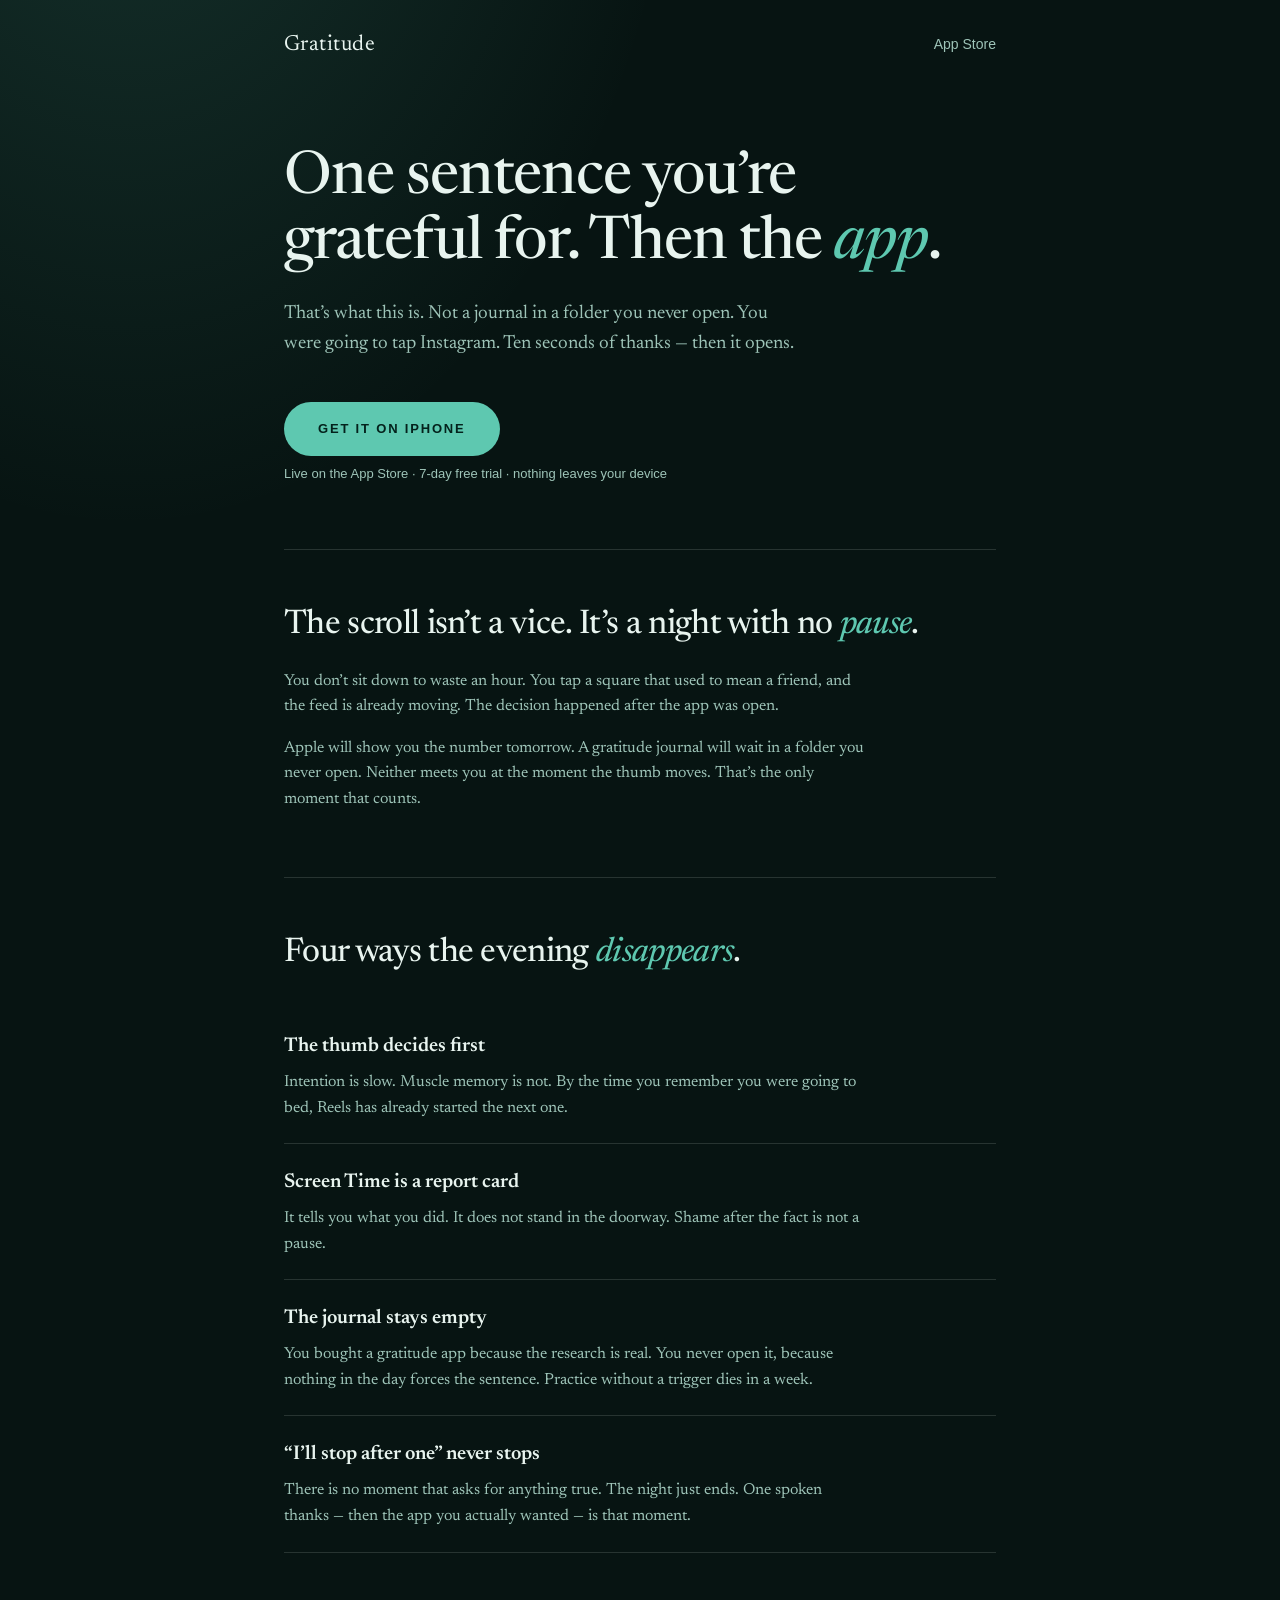
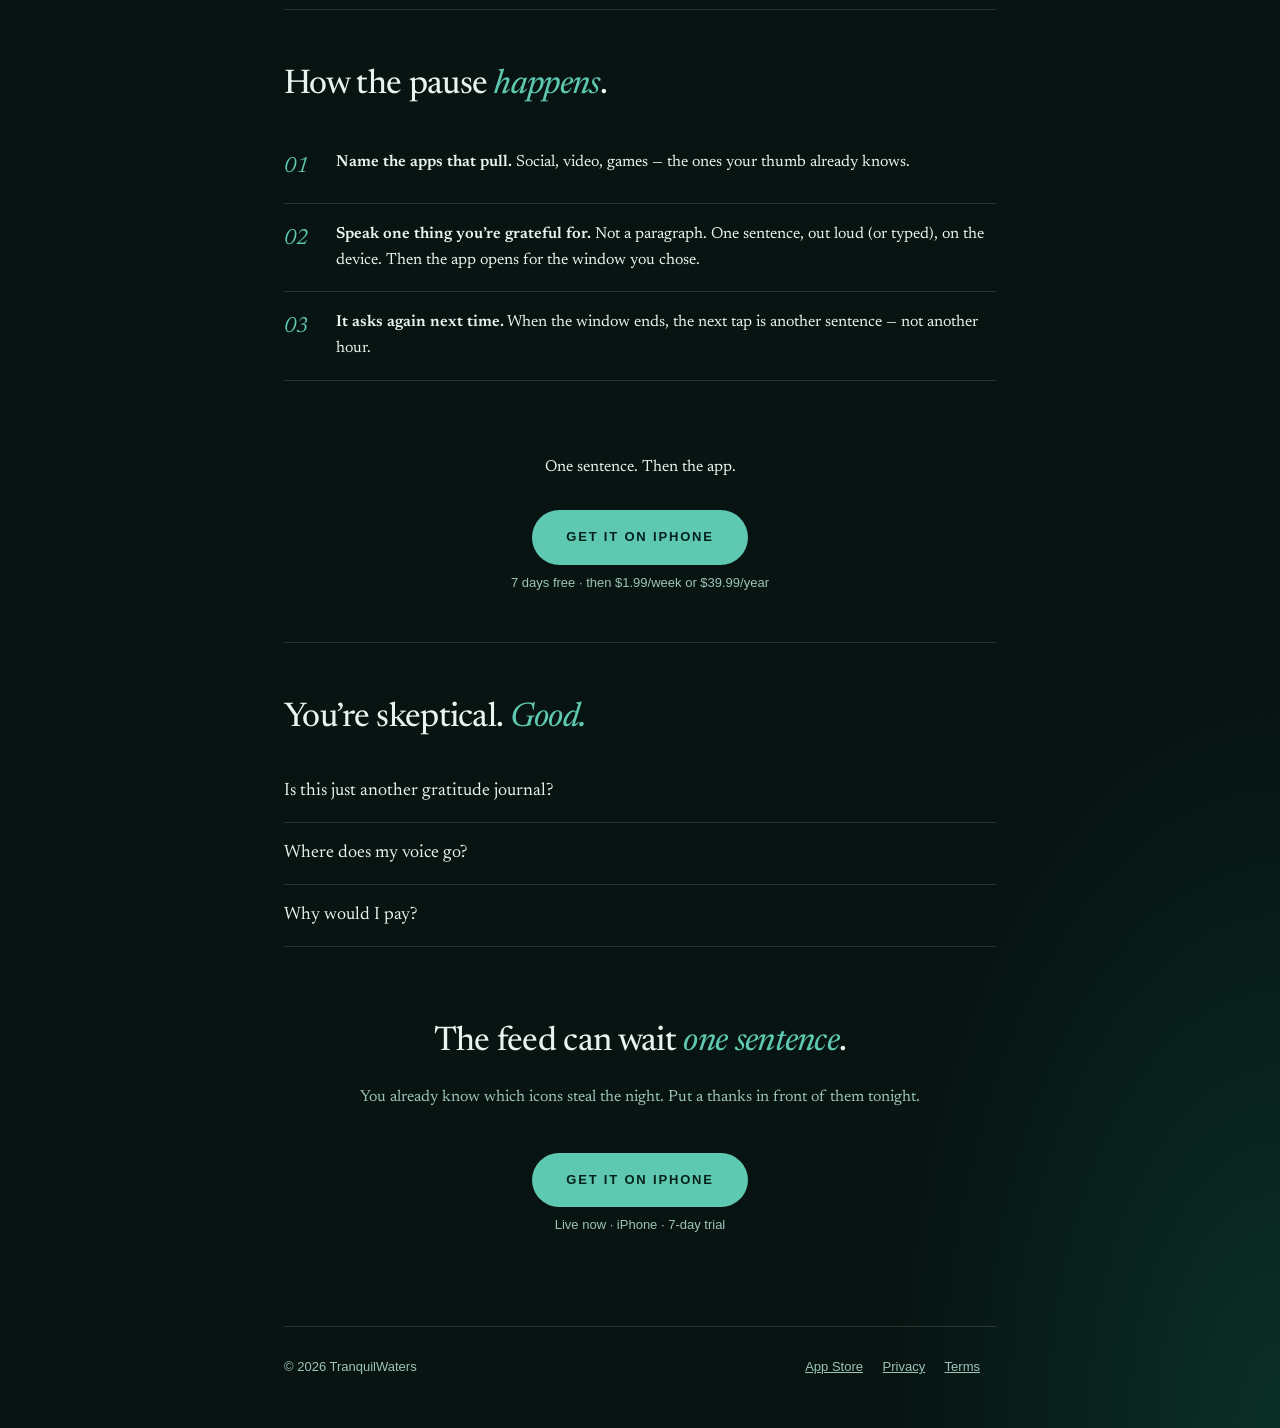
==== commit 2d644747: "Put the four evening-pain points back on the home page. They had been reduced to two thin links; the" ====
--- a/index.html
+++ b/index.html
@@ -27,16 +27,30 @@
   <span class="subcta">Live on the App Store · 7-day free trial · nothing leaves your device</span>
 </section>
 
+<section class="section">
+  <h2>The scroll isn’t a vice. It’s a night with no <em>pause</em>.</h2>
+  <p>You don’t sit down to waste an hour. You tap a square that used to mean a friend, and the feed is already moving. The decision happened after the app was open.</p>
+  <p>Apple will show you the number tomorrow. A gratitude journal will wait in a folder you never open. Neither meets you at the moment the thumb moves. That’s the only moment that counts.</p>
+</section>
+
 <section class="section" id="pains">
-  <h2>Two ways people <em>arrive</em>.</h2>
+  <h2>Four ways the evening <em>disappears</em>.</h2>
   <ul class="pains">
     <li>
-      <h3><a href="/thumb">The thumb decides first →</a></h3>
+      <h3>The thumb decides first</h3>
       <p>Intention is slow. Muscle memory is not. By the time you remember you were going to bed, Reels has already started the next one.</p>
     </li>
     <li>
-      <h3><a href="/journal">The journal stays empty →</a></h3>
-      <p>You bought a gratitude app because the research is real. You never open it, because nothing in the day forces the pause.</p>
+      <h3>Screen Time is a report card</h3>
+      <p>It tells you what you did. It does not stand in the doorway. Shame after the fact is not a pause.</p>
+    </li>
+    <li>
+      <h3>The journal stays empty</h3>
+      <p>You bought a gratitude app because the research is real. You never open it, because nothing in the day forces the sentence. Practice without a trigger dies in a week.</p>
+    </li>
+    <li>
+      <h3>“I’ll stop after one” never stops</h3>
+      <p>There is no moment that asks for anything true. The night just ends. One spoken thanks — then the app you actually wanted — is that moment.</p>
     </li>
   </ul>
 </section>
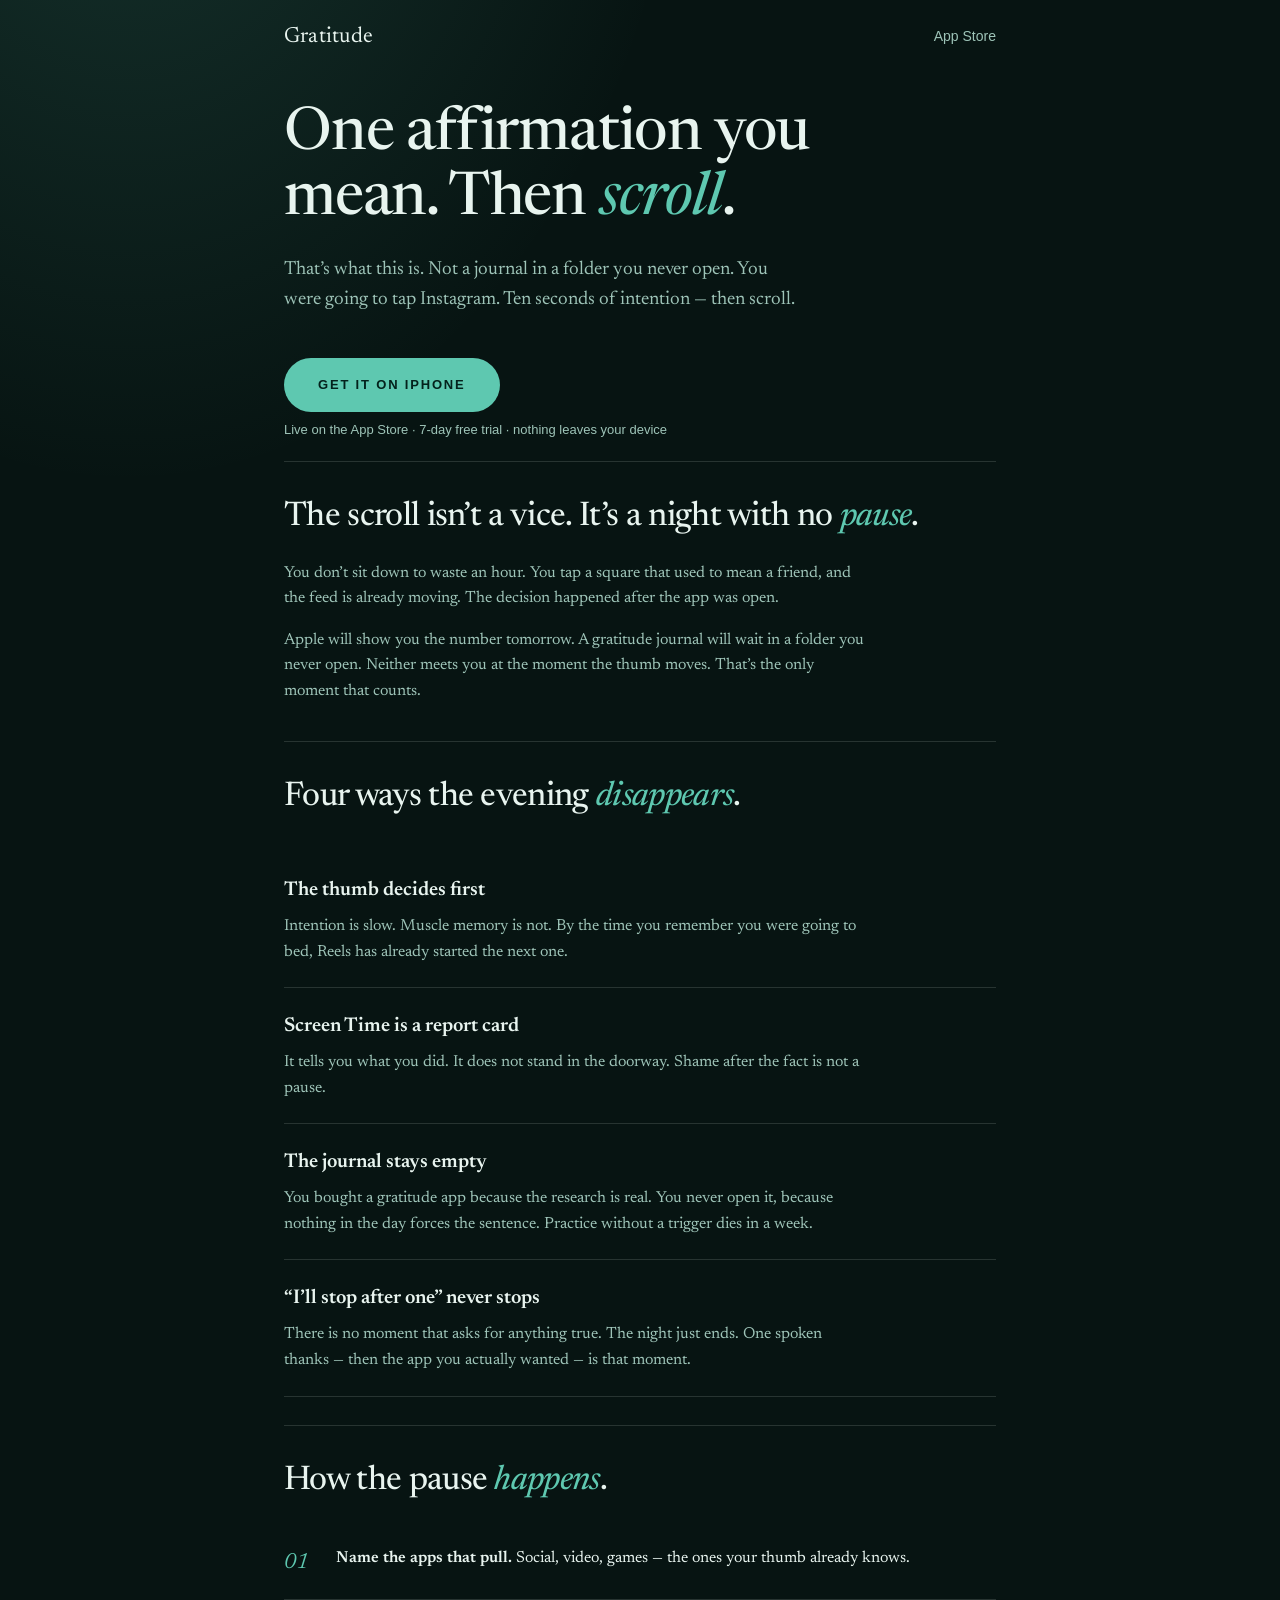
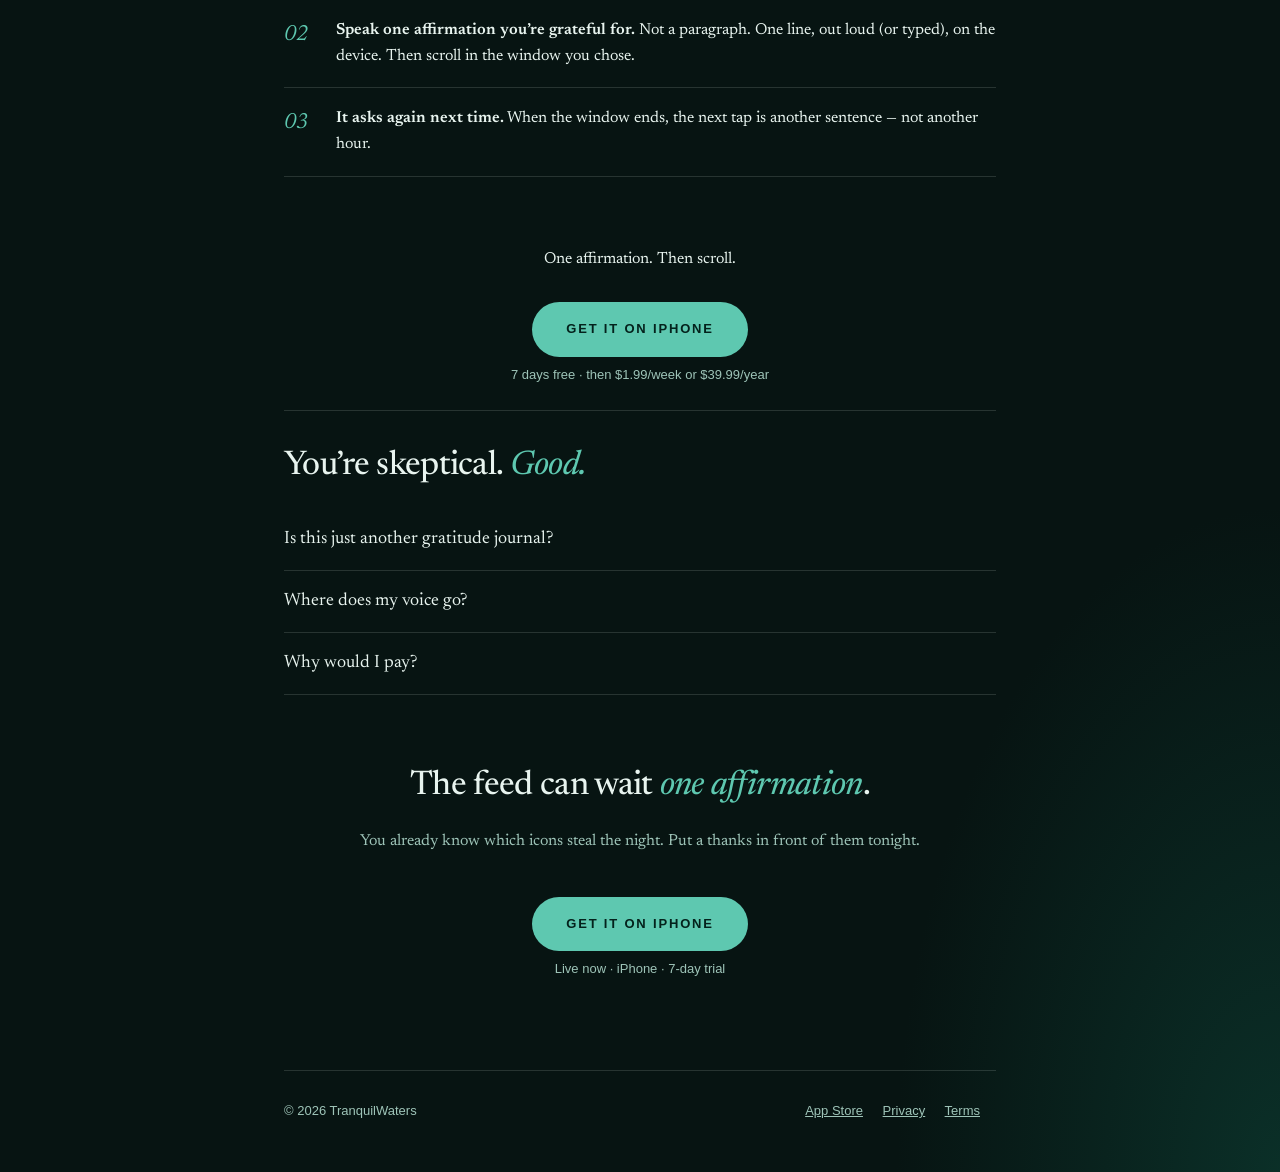
==== commit 8a53b1d1: "Align marketing pages with the final App Store messaging. Update homepage and campaign page copy fro" ====
--- a/index.html
+++ b/index.html
@@ -3,11 +3,11 @@
 <head>
 <meta charset="utf-8">
 <meta name="viewport" content="width=device-width, initial-scale=1">
-<title>Gratitude — one sentence, then the app</title>
-<meta name="description" content="The thumb opens Instagram before you decide. Speak one true gratitude — then the app opens. On iPhone now.">
+<title>Gratitude — one affirmation, then scroll</title>
+<meta name="description" content="The thumb opens Instagram before you decide. Speak one true affirmation — then scroll with intention. On iPhone now.">
 <link rel="canonical" href="https://gratitude-marketing.vercel.app/">
-<meta property="og:title" content="Gratitude — one sentence, then the app">
-<meta property="og:description" content="Not a journal you forget. One spoken thanks, then the feed. The pause happens when you were already going to open the app.">
+<meta property="og:title" content="Gratitude — one affirmation, then scroll">
+<meta property="og:description" content="Not a journal you forget. One spoken affirmation, then the feed. The pause happens when you were already going to scroll.">
 <meta property="og:type" content="website">
 <link rel="stylesheet" href="style.css">
 </head>
@@ -21,8 +21,8 @@
 </header>
 
 <section class="hero">
-  <h1>One sentence you’re grateful for. Then the <em>app</em>.</h1>
-  <p class="lede">That’s what this is. Not a journal in a folder you never open. You were going to tap Instagram. Ten seconds of thanks — then it opens.</p>
+  <h1>One affirmation you mean. Then <em>scroll</em>.</h1>
+  <p class="lede">That’s what this is. Not a journal in a folder you never open. You were going to tap Instagram. Ten seconds of intention — then scroll.</p>
   <a class="cta" href="https://apps.apple.com/us/app/gratitude-habit-builder/id6794775770">Get it on iPhone</a>
   <span class="subcta">Live on the App Store · 7-day free trial · nothing leaves your device</span>
 </section>
@@ -59,13 +59,13 @@
   <h2>How the pause <em>happens</em>.</h2>
   <ol class="steps">
     <li><span class="n">01</span><span><strong>Name the apps that pull.</strong> Social, video, games — the ones your thumb already knows.</span></li>
-    <li><span class="n">02</span><span><strong>Speak one thing you’re grateful for.</strong> Not a paragraph. One sentence, out loud (or typed), on the device. Then the app opens for the window you chose.</span></li>
+    <li><span class="n">02</span><span><strong>Speak one affirmation you’re grateful for.</strong> Not a paragraph. One line, out loud (or typed), on the device. Then scroll in the window you chose.</span></li>
     <li><span class="n">03</span><span><strong>It asks again next time.</strong> When the window ends, the next tap is another sentence — not another hour.</span></li>
   </ol>
 </section>
 
 <div class="cta-repeat">
-  <p>One sentence. Then the app.</p>
+  <p>One affirmation. Then scroll.</p>
   <a class="cta" href="https://apps.apple.com/us/app/gratitude-habit-builder/id6794775770">Get it on iPhone</a>
   <span class="subcta">7 days free · then $1.99/week or $39.99/year</span>
 </div>
@@ -87,7 +87,7 @@
 </section>
 
 <section class="final">
-  <h2>The feed can wait <em>one sentence</em>.</h2>
+  <h2>The feed can wait <em>one affirmation</em>.</h2>
   <p>You already know which icons steal the night. Put a thanks in front of them tonight.</p>
   <a class="cta" href="https://apps.apple.com/us/app/gratitude-habit-builder/id6794775770">Get it on iPhone</a>
   <span class="subcta">Live now · iPhone · 7-day trial</span>
--- a/style.css
+++ b/style.css
@@ -56,14 +56,18 @@
   align-items: center;
   flex-wrap: wrap;
   gap: 12px;
-  padding: 28px 0;
+  padding: 20px 0;
 }
 
 .wordmark {
-  font-size: 22px;
-  letter-spacing: 0.02em;
+  font-size: 18px;
+  letter-spacing: 0.01em;
   text-decoration: none;
   color: var(--text);
+}
+
+@media (min-width: 760px) {
+  .wordmark { font-size: 22px; }
 }
 
 nav a {
@@ -134,7 +138,7 @@
 
 strong { color: var(--text); font-weight: 600; }
 
-.hero { padding: 56px 0 28px; }
+.hero { padding: 28px 0 8px; }
 
 .cta {
   display: inline-block;
@@ -155,6 +159,38 @@
 .cta:hover { transform: translateY(-1px); }
 .cta:active { transform: scale(0.96); }
 
+.cta-badge {
+  display: inline-flex;
+  flex-direction: column;
+  align-items: flex-start;
+  gap: 2px;
+  background: #0a0a0a;
+  color: #fff;
+  text-decoration: none;
+  border: 1px solid rgba(255, 255, 255, 0.32);
+  border-radius: 12px;
+  padding: 9px 14px 10px;
+  margin: 20px 0 8px;
+  transition: transform 0.15s cubic-bezier(0.16, 1, 0.3, 1);
+}
+
+.cta-badge:hover { transform: translateY(-1px); }
+.cta-badge:active { transform: scale(0.98); }
+
+.cta-badge .mini {
+  font-family: -apple-system, "Helvetica Neue", sans-serif;
+  font-size: 10px;
+  letter-spacing: 0.02em;
+  line-height: 1;
+}
+
+.cta-badge .big {
+  font-family: -apple-system, "Helvetica Neue", sans-serif;
+  font-size: 19px;
+  font-weight: 600;
+  line-height: 1.1;
+}
+
 .subcta {
   display: block;
   font-size: 13px;
@@ -163,9 +199,14 @@
 }
 
 .section {
-  padding: 48px 0 12px;
+  padding: 28px 0 8px;
   border-top: 1px solid var(--hairline);
-  margin-top: 36px;
+  margin-top: 12px;
+}
+
+.section.problem {
+  margin-top: 4px;
+  padding-top: 18px;
 }
 
 .pains {
@@ -319,7 +360,7 @@
 footer.site a { color: var(--dim); margin-right: 16px; }
 footer.site a:hover { color: var(--text); }
 
-article h2 { margin-top: 40px; }
+article h2 { margin-top: 0; }
 
 .other-pains {
   display: flex;
@@ -332,3 +373,86 @@
 
 .other-pains a { color: var(--dim); }
 .other-pains a:hover { color: var(--text); }
+
+.flow {
+  margin: 20px -12px 8px;
+  padding: 20px 16px;
+  background:
+    radial-gradient(80% 50% at 100% 0%, rgba(94, 200, 176, 0.16), transparent 55%),
+    #d7efe6;
+  color: #14352c;
+  border-radius: 28px;
+  display: grid;
+  gap: 20px;
+}
+
+.flow h2 { color: #0c241e; }
+.flow h2 em { color: #0f6b56; }
+.flow p { color: #2d5a4e; }
+
+.flow-step {
+  display: grid;
+  gap: 24px;
+  padding: 28px 22px;
+  align-items: center;
+  background: rgba(255, 255, 255, 0.62);
+  border: 1px solid rgba(12, 36, 30, 0.08);
+  border-radius: 22px;
+}
+
+.flow-copy .n {
+  display: inline-block;
+  font-family: -apple-system, "Helvetica Neue", sans-serif;
+  font-style: normal;
+  font-weight: 700;
+  font-size: 13px;
+  letter-spacing: 0.16em;
+  color: #04221c;
+  background: #5ec8b0;
+  padding: 7px 12px 6px;
+  border-radius: 999px;
+  margin-bottom: 14px;
+}
+
+.flow-kicker {
+  display: inline-block;
+  margin: 2px 0 12px;
+  font-family: -apple-system, "Helvetica Neue", sans-serif;
+  font-size: 11px;
+  letter-spacing: 0.08em;
+  text-transform: uppercase;
+  color: #0f6b56;
+  border: 1px solid rgba(15, 107, 86, 0.25);
+  background: rgba(94, 200, 176, 0.16);
+  border-radius: 999px;
+  padding: 5px 10px;
+}
+
+.flow-copy h2 { margin: 0 0 14px; }
+
+.flow-copy p { margin-bottom: 0; }
+
+.flow-phone {
+  margin: 0;
+  justify-self: center;
+}
+
+.flow-phone img {
+  display: block;
+  width: min(280px, 72vw);
+  height: auto;
+  border-radius: 28px;
+  border: 1px solid var(--hairline);
+  box-shadow: 0 18px 40px rgba(12, 36, 30, 0.22);
+}
+
+@media (min-width: 760px) {
+  .flow-step {
+    grid-template-columns: 1fr 280px;
+    gap: 40px;
+    padding: 36px 32px;
+  }
+
+  .flow-step:nth-child(even) .flow-copy { order: 2; }
+  .flow-step:nth-child(even) .flow-phone { order: 1; }
+}
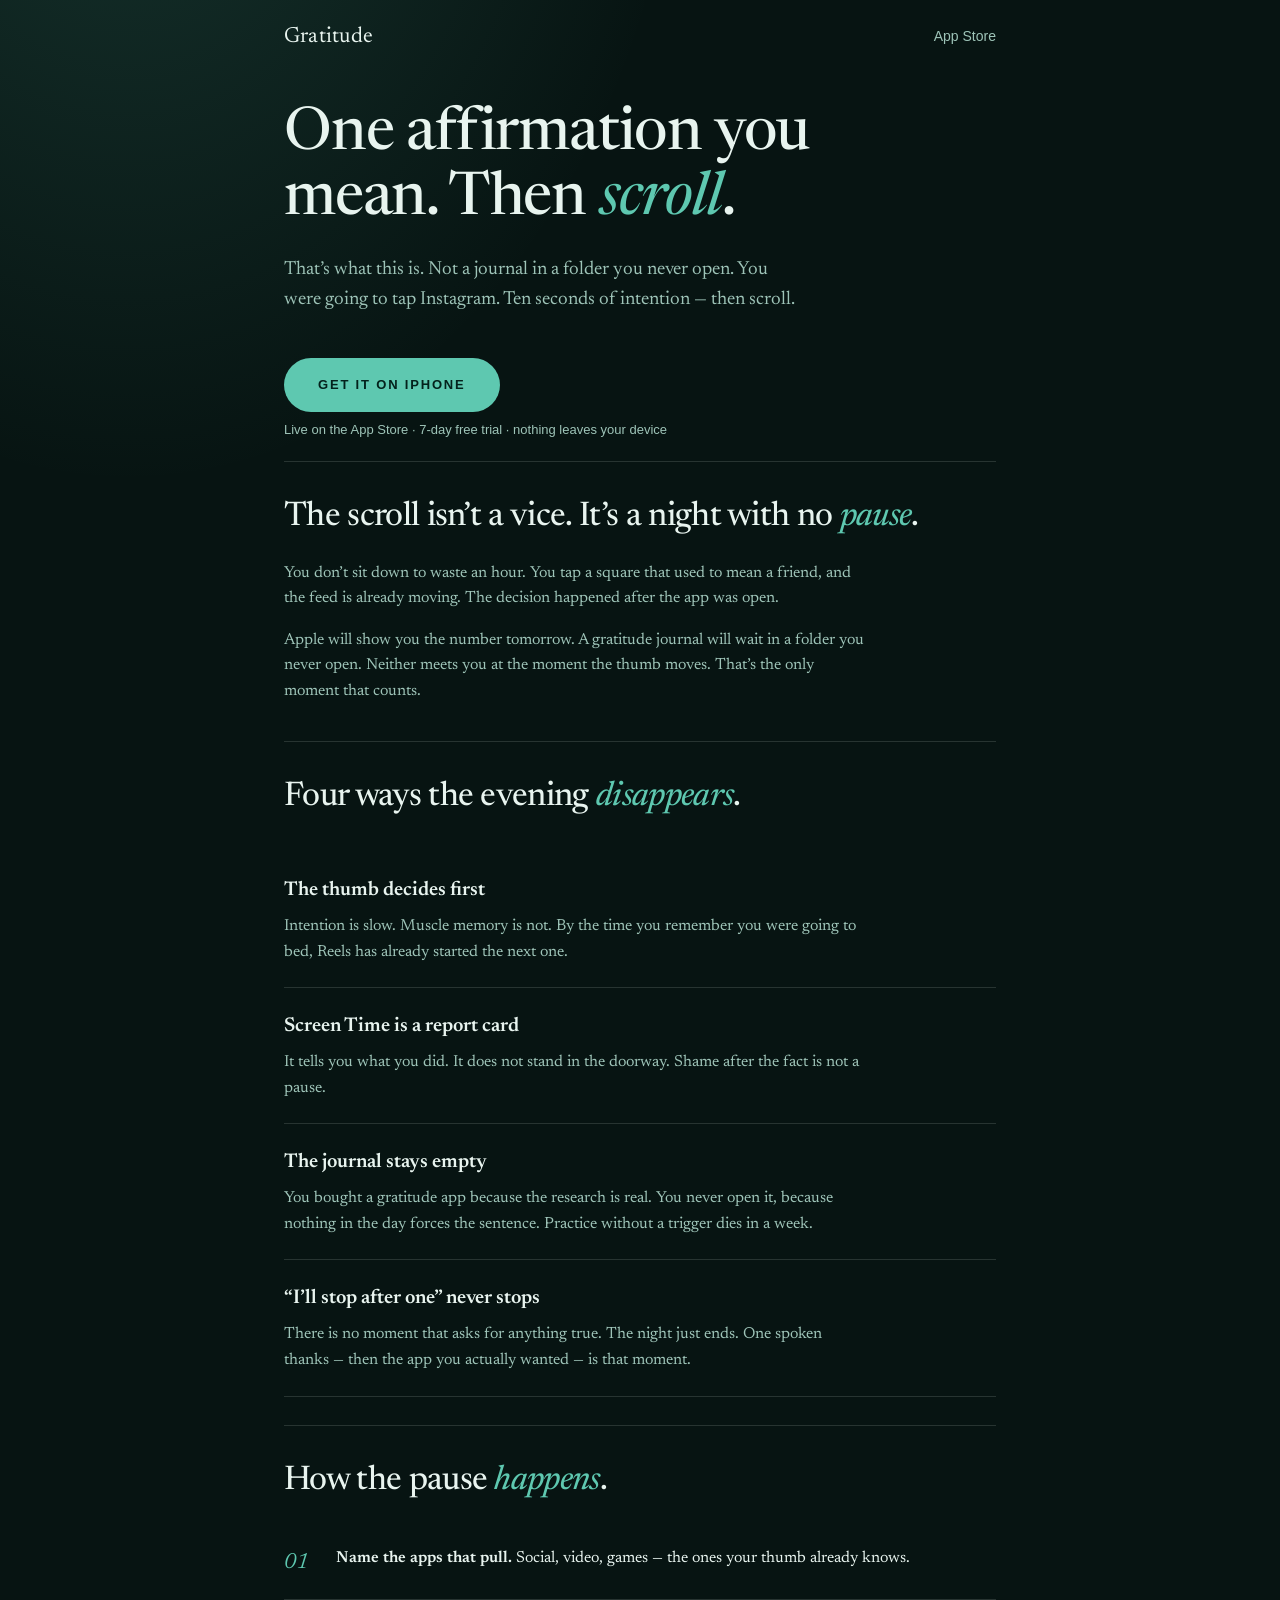
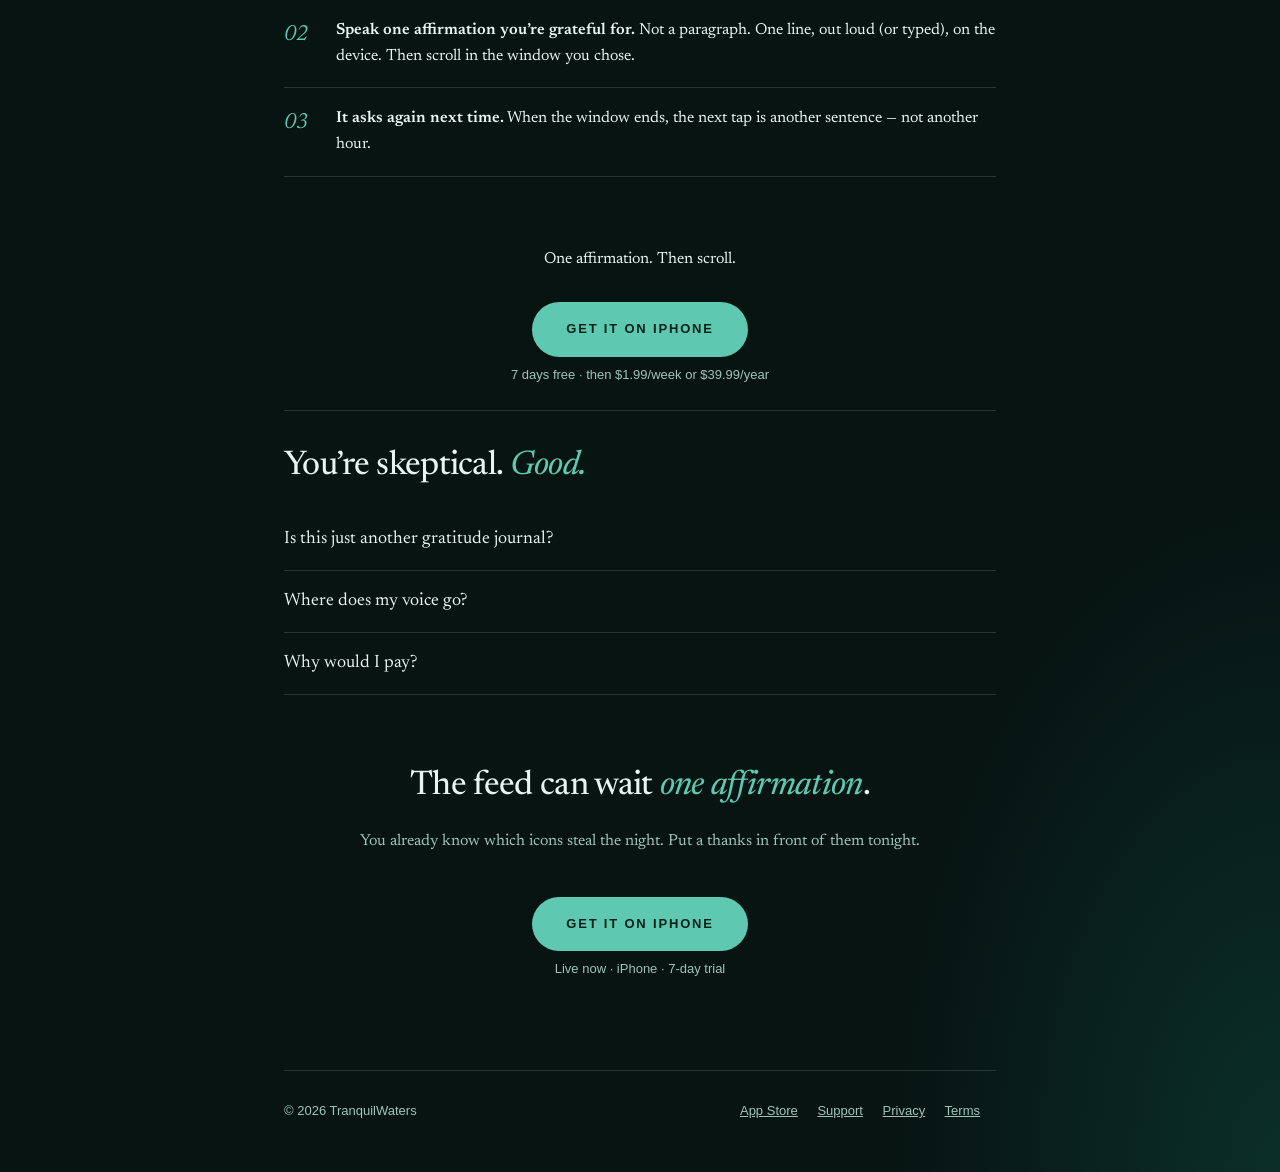
==== commit 59fc74d2: "Add a dedicated support page for current app branding. Create a support URL with updated UnlockYou h" ====
--- a/index.html
+++ b/index.html
@@ -97,6 +97,7 @@
   <span>© 2026 TranquilWaters</span>
   <span>
     <a href="https://apps.apple.com/us/app/gratitude-habit-builder/id6794775770">App Store</a>
+    <a href="/support">Support</a>
     <a href="https://vaibhavrishikesh.github.io/gratitude-mindful-blocking/privacy.html">Privacy</a>
     <a href="https://vaibhavrishikesh.github.io/gratitude-mindful-blocking/terms.html">Terms</a>
   </span>
